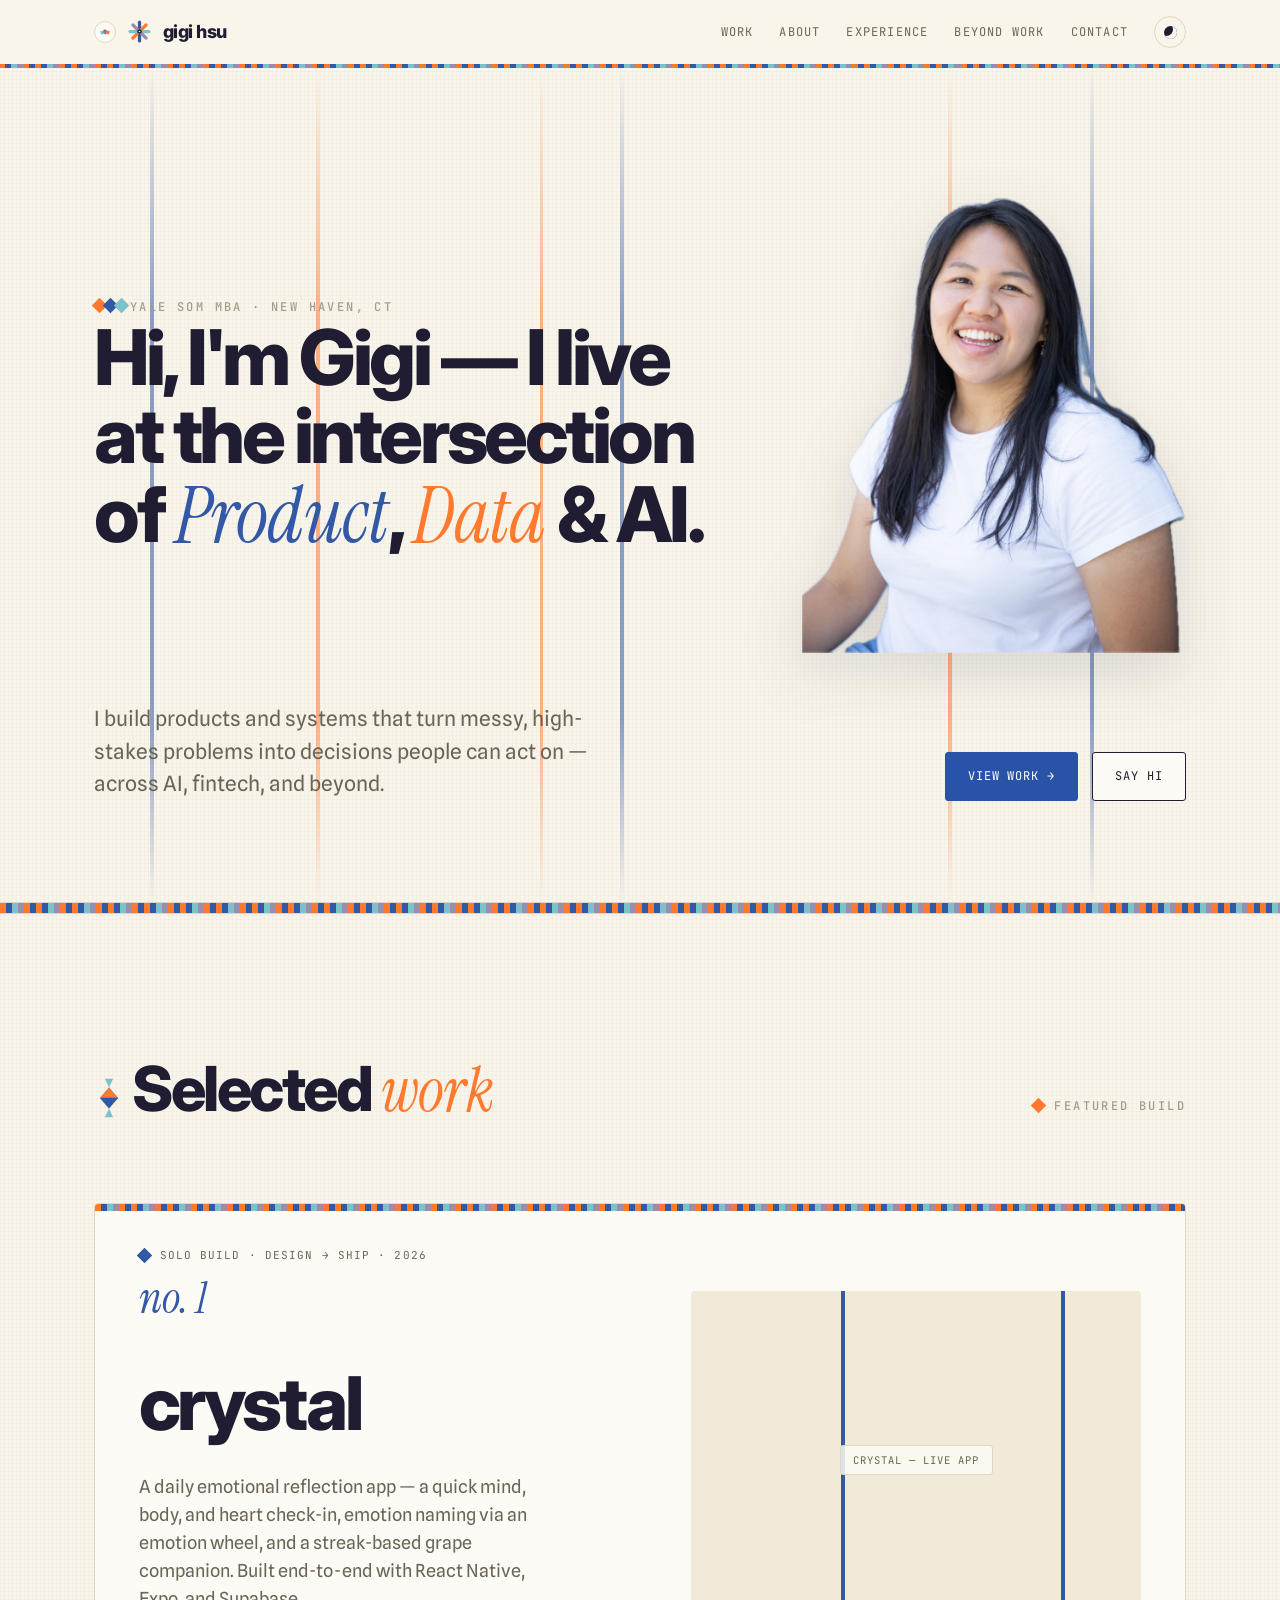
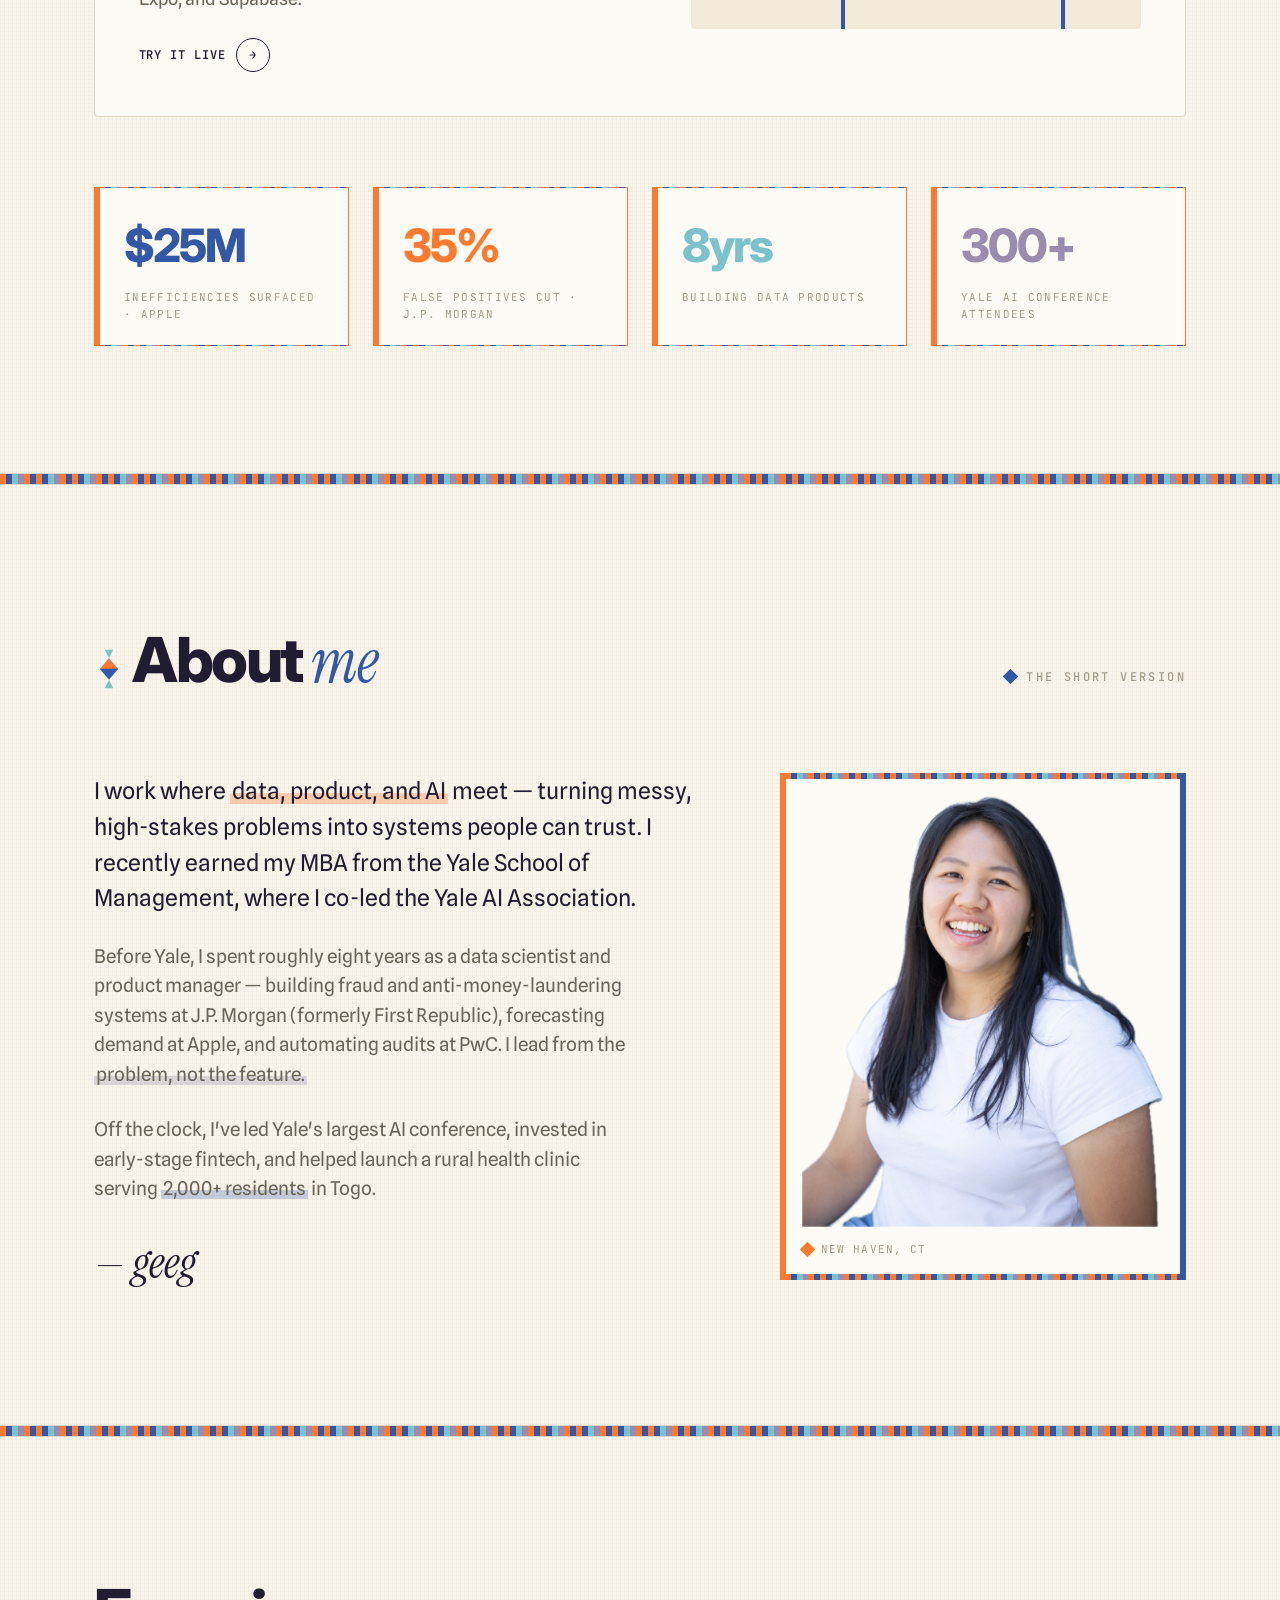
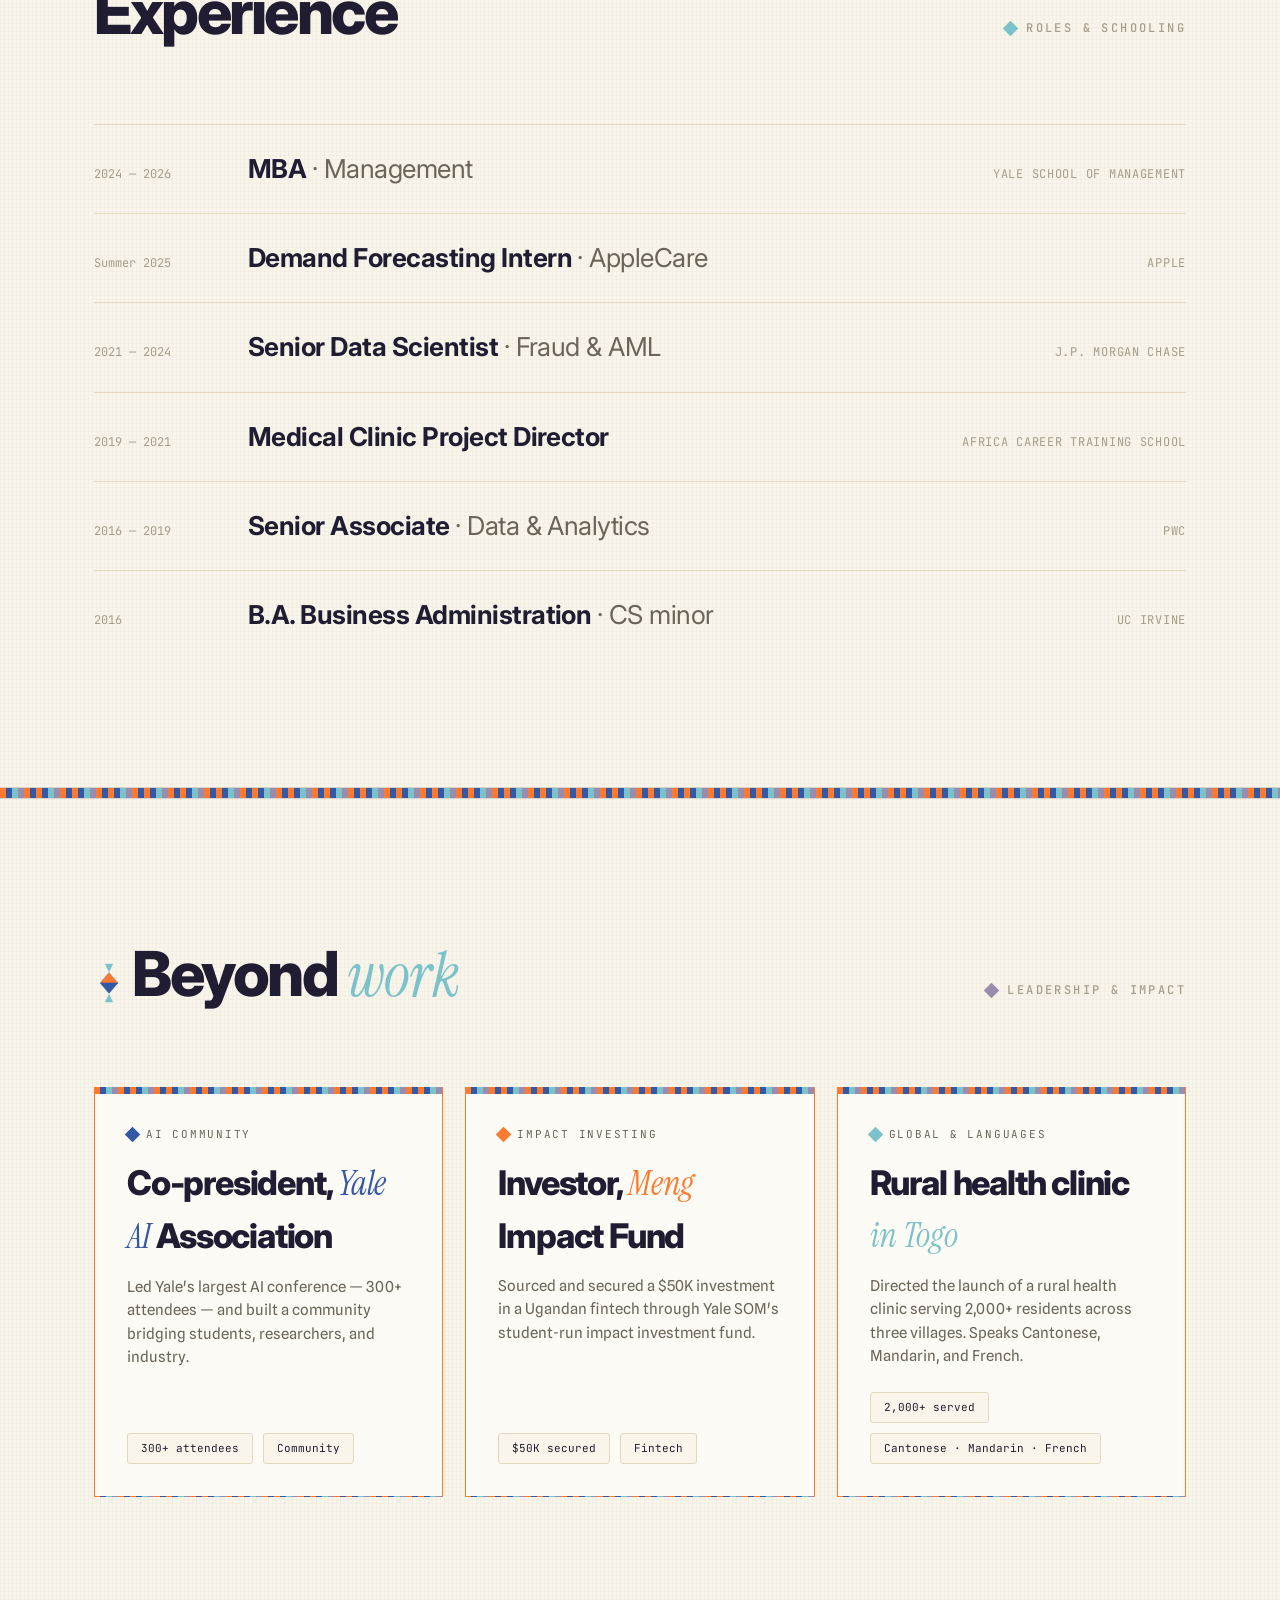
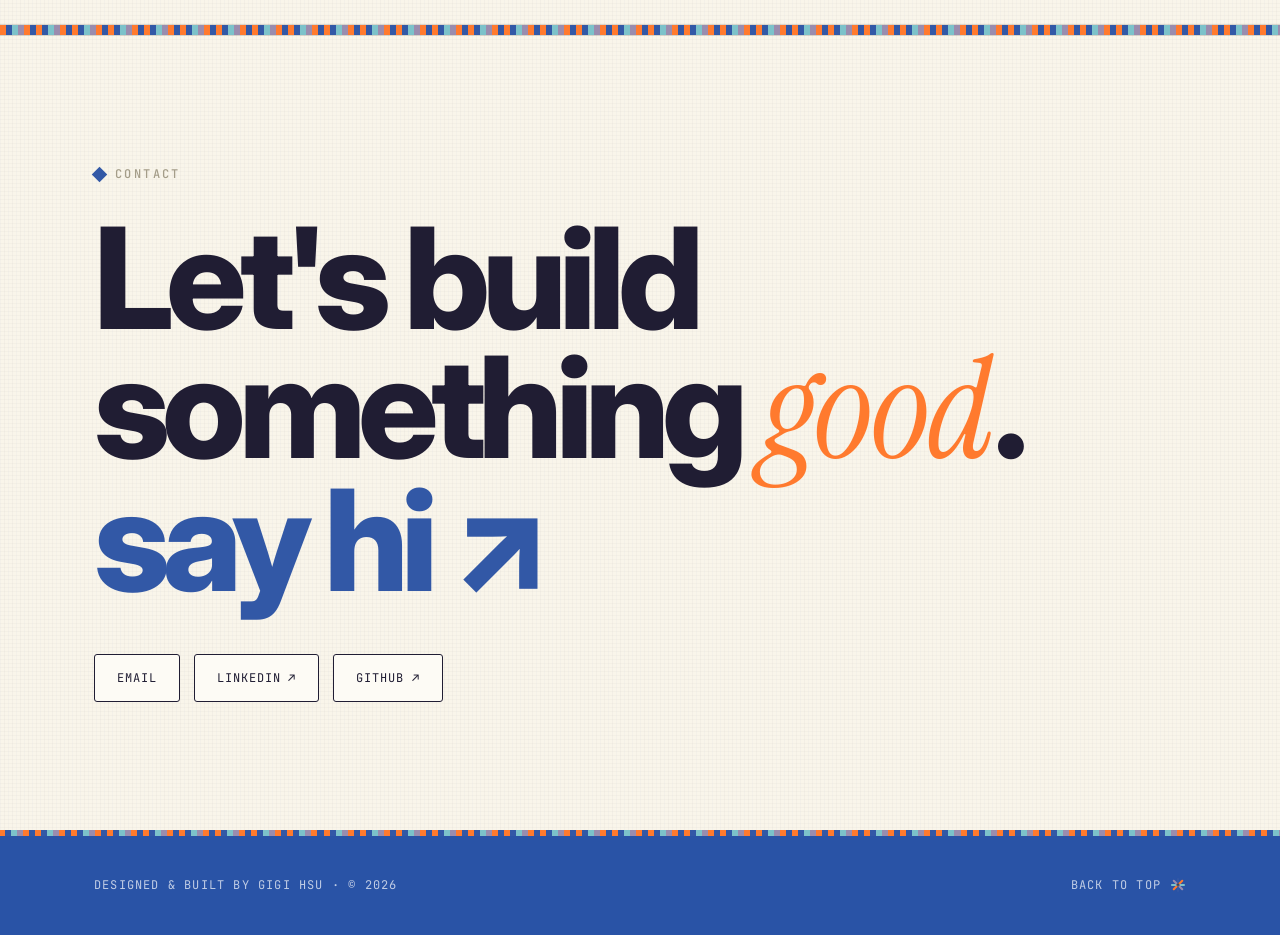
==== index.html @ de04b64f "Add files via upload" ====
<!DOCTYPE html>
<html lang="en" data-theme="light">
<head>
<meta charset="UTF-8">
<meta name="viewport" content="width=device-width, initial-scale=1.0">
<title>Gigi Hsu — Product, Data & AI</title>
<meta name="description" content="Gigi Hsu — product, data, and AI. Yale SOM MBA. Previously J.P. Morgan, Apple, PwC.">
<style>
@import url('https://fonts.googleapis.com/css2?family=Inter:wght@400;500;600;700;800;900&family=Spline+Sans:wght@400;500;600;700&family=Instrument+Serif:ital@0;1&family=JetBrains+Mono:wght@400;500;600&display=swap');

:root {
  --ivory:     #f9f5ea;
  --ivory-2:   #f2ead8;
  --surface:   #fdfbf5;
  --ink:       #201d33;
  --ink-2:     #6b6558;
  --ink-3:     #a49d89;
  --hair:      #e2d8c0;

  --indigo:    #2953A6;
  --indigo-2:  #2953A6;
  --blue:      #3258A6;
  --orange:    #ff7a2e;
  --teal:      #7CC2CA;
  --lilac:     #9A8CAE;

  --accent:    var(--orange);
  --accent-ink:#e0631c;

  /* kente-style woven border band (softer palette) */
  --kente-band:
    repeating-linear-gradient(90deg,
      var(--orange) 0 6px, var(--blue) 6px 12px, var(--teal) 12px 18px,
      var(--lilac) 18px 24px, var(--orange) 24px 30px, var(--blue) 30px 36px);

  /* woven cloth texture (subtle warp/weft crosshatch) */
  --weave:
    repeating-linear-gradient(90deg, rgba(32,29,51,0.028) 0 1px, transparent 1px 4px),
    repeating-linear-gradient(0deg, rgba(32,29,51,0.022) 0 1px, transparent 1px 4px),
    repeating-linear-gradient(90deg, rgba(255,255,255,0.20) 0 1px, transparent 1px 8px);

  --display: 'Inter', sans-serif;
  --serif:   'Instrument Serif', Georgia, serif;
  --sans:    'Spline Sans', system-ui, sans-serif;
  --mono:    'JetBrains Mono', ui-monospace, monospace;

  --maxw: 1220px;
  --gut: clamp(22px, 5vw, 72px);

  --ribbon:
    repeating-linear-gradient(90deg, transparent 0 316px, var(--orange) 316px 320px, transparent 320px 632px),
    repeating-linear-gradient(90deg, transparent 0 150px, var(--blue) 150px 154px, transparent 154px 470px),
    repeating-linear-gradient(90deg, transparent 0 540px, var(--orange) 540px 543px, transparent 543px 880px);
}

html[data-theme="dark"] {
  --ivory:   #171522;
  --ivory-2: #1d1a2b;
  --surface: #1e1b2c;
  --ink:     #f0ecdf;
  --ink-2:   #a49d89;
  --ink-3:   #726c5e;
  --hair:    #2c2840;
  --accent-ink: #ff9a5c;
}

* { box-sizing: border-box; }
html { scroll-behavior: smooth; }
@media (prefers-reduced-motion: reduce) { html { scroll-behavior: auto; } }

body {
  margin: 0; font-family: var(--sans); color: var(--ink);
  background-color: var(--ivory);
  background-image: var(--weave);
  background-size: 4px 4px, 4px 4px, 8px 8px;
  line-height: 1.55; -webkit-font-smoothing: antialiased; text-rendering: optimizeLegibility;
  transition: background-color 0.5s ease, color 0.5s ease;
}
::selection { background: var(--orange); color: #fff; }
a { color: inherit; }
.wrap { max-width: var(--maxw); margin: 0 auto; padding: 0 var(--gut); }

.diamond { display: inline-block; width: 11px; height: 11px; transform: rotate(45deg); flex: none; }
.diamond.tl { background: var(--teal); }
.diamond.or { background: var(--orange); }
.diamond.li { background: var(--lilac); }
.diamond.bl { background: var(--blue); }

h1, h2, h3 { margin: 0; }
.serif-it { font-family: var(--serif); font-style: italic; font-weight: 400; letter-spacing: -0.01em; }
.kick { font-family: var(--mono); font-size: 12px; font-weight: 500; letter-spacing: 0.2em; text-transform: uppercase; color: var(--ink-3); margin: 0; display: inline-flex; align-items: center; gap: 10px; }

.reveal { opacity: 0; transform: translateY(24px); transition: opacity 0.7s ease, transform 0.7s cubic-bezier(.2,.7,.2,1); }
.reveal.in { opacity: 1; transform: none; }
.reveal[data-d="1"] { transition-delay: 0.08s; }
.reveal[data-d="2"] { transition-delay: 0.16s; }
.reveal[data-d="3"] { transition-delay: 0.24s; }
@media (prefers-reduced-motion: reduce) { .reveal { opacity: 1; transform: none; } }

/* ---------- nav ---------- */
.nav { position: sticky; top: 0; z-index: 60; background: var(--ivory); border-bottom: 4px solid; border-image: var(--kente-band) 1; }
.nav-in { display: flex; align-items: center; justify-content: space-between; height: 64px; }
.brand { display: flex; align-items: center; gap: 11px; text-decoration: none; font-family: var(--display); font-weight: 800; letter-spacing: -0.03em; font-size: 18px; color: var(--ink); }
.brand .spark { width: 25px; height: 25px; cursor: pointer; }
.brand .badge { width: 22px; height: 22px; flex: none; background: var(--surface); border-radius: 50%; padding: 3px; border: 1px solid var(--hair); }
#spark-spin { transition: transform 1.4s cubic-bezier(.2,.8,.2,1); transform-origin: 50% 50%; }
#spark-spin.spin { transform: rotate(225deg); }
.nav-links { display: flex; align-items: center; gap: 26px; }
.nav-links a { font-family: var(--mono); font-size: 12px; letter-spacing: 0.1em; text-transform: uppercase; color: var(--ink-2); text-decoration: none; }
.nav-links a:hover { color: var(--ink); }
.theme-btn { width: 32px; height: 32px; border-radius: 50%; border: 1.5px solid var(--hair); background: transparent; cursor: pointer; flex: none; display: inline-flex; align-items: center; justify-content: center; }
.theme-btn .moon { width: 13px; height: 13px; border-radius: 50%; background: var(--ink); box-shadow: inset -4px -3px 0 0 var(--ivory); }
html[data-theme="dark"] .theme-btn .moon { box-shadow: none; transform: scale(0.75); }
@media (max-width: 720px) { .nav-links a { display: none; } }

/* ---------- hero ---------- */
.hero { position: relative; padding: clamp(70px, 10vw, 140px) 0 clamp(60px, 8vw, 110px); overflow: hidden; }
.hero::before {
  content: ""; position: absolute; inset: 0; background-image: var(--ribbon); opacity: 0.55;
  -webkit-mask-image: linear-gradient(180deg, transparent, #000 30%, #000 78%, transparent);
  mask-image: linear-gradient(180deg, transparent, #000 30%, #000 78%, transparent);
}
.hero .wrap { position: relative; z-index: 2; }
.hero-top { display: grid; grid-template-columns: 1fr auto; gap: clamp(28px, 5vw, 70px); align-items: center; }
.hero-photo {
  width: clamp(220px, 30vw, 420px); flex: none; position: relative;
}
.hero-photo img { width: 100%; height: auto; display: block; filter: drop-shadow(0 18px 30px rgba(32,29,51,0.14)); }
.hero h1 { font-family: var(--display); font-weight: 800; font-size: clamp(38px, 6vw, 82px); line-height: 1.02; letter-spacing: -0.045em; max-width: 17ch; text-wrap: balance; }
.hero h1 .c1 { color: var(--blue); }
.hero h1 .c2 { color: var(--orange); }
.hero .intro { display: flex; justify-content: space-between; align-items: flex-end; gap: 30px; margin-top: clamp(30px, 4vw, 50px); flex-wrap: wrap; }
.hero .lead { font-size: clamp(17px, 2vw, 21px); color: var(--ink-2); max-width: 44ch; margin: 0; }
.hero-cta { display: flex; gap: 14px; flex-wrap: wrap; }
@media (max-width: 680px) { .hero-top { grid-template-columns: 1fr; } .hero-photo { width: clamp(200px, 62vw, 300px); order: -1; } }

.btn { font-family: var(--mono); font-size: 12px; letter-spacing: 0.08em; text-transform: uppercase; padding: 14px 22px; border-radius: 3px; text-decoration: none; cursor: pointer; border: 1.5px solid var(--ink); background: var(--surface); color: var(--ink); display: inline-flex; align-items: center; gap: 9px; transition: all 0.2s; }
.btn:hover { background: var(--orange); color: #fff; border-color: var(--orange); }
.btn.solid { background: var(--indigo); color: #fff; border-color: var(--indigo); }
.btn.solid:hover { background: var(--orange); border-color: var(--orange); }

.seam { height: 10px; background-image: var(--kente-band); background-size: 216px 100%; box-shadow: 0 1px 0 rgba(0,0,0,0.12), 0 -1px 0 rgba(0,0,0,0.12); }

section { padding: clamp(64px, 10vw, 140px) 0; }
.sec-head { display: flex; align-items: baseline; gap: 22px; margin-bottom: clamp(36px, 5vw, 64px); flex-wrap: wrap; }
.sec-head h2 { font-family: var(--display); font-weight: 800; font-size: clamp(34px, 5.6vw, 62px); letter-spacing: -0.04em; }
.sec-head .kick { margin-left: auto; }

.work-list { display: flex; flex-direction: column; gap: clamp(20px, 3vw, 30px); }
.proj {
  display: grid; grid-template-columns: 1fr 0.9fr; gap: clamp(20px, 4vw, 60px); align-items: center;
  text-decoration: none; color: inherit; position: relative;
  border: 1px solid var(--hair); border-radius: 4px; padding: clamp(28px, 3.4vw, 48px);
  background-color: var(--surface);
  overflow: hidden;
  transition: transform 0.35s cubic-bezier(.2,.7,.2,1), box-shadow 0.35s;
}
.proj:hover { transform: translateY(-4px); box-shadow: 0 20px 50px -24px rgba(32,29,51,0.35); }
.proj::before { content: ""; position: absolute; left: 0; top: 0; right: 0; height: 7px; background-image: var(--kente-band); background-size: 168px 100%; }
.proj .num { font-family: var(--serif); font-style: italic; font-size: clamp(30px, 4vw, 44px); color: var(--accent); }
.proj-meta { display: flex; gap: 10px; align-items: center; font-family: var(--mono); font-size: 11px; letter-spacing: 0.1em; text-transform: uppercase; color: var(--ink-2); }
.proj h3 { font-family: var(--display); font-weight: 800; font-size: clamp(38px, 6vw, 74px); letter-spacing: -0.045em; margin: 14px 0 12px; }
.proj p { color: var(--ink-2); font-size: clamp(15px, 1.8vw, 18px); max-width: 36ch; margin: 0; }
.proj .go { margin-top: 26px; display: inline-flex; align-items: center; gap: 10px; font-family: var(--mono); font-size: 12px; letter-spacing: 0.08em; text-transform: uppercase; font-weight: 600; }
.proj .go .circ { width: 34px; height: 34px; border-radius: 50%; border: 1.5px solid var(--ink); display: inline-flex; align-items: center; justify-content: center; transition: transform 0.25s, background 0.2s, color 0.2s; }
.proj:hover .go .circ { transform: translateX(5px); background: var(--accent); color: #fff; border-color: var(--accent); }
.proj-thumb { aspect-ratio: 4 / 3; border-radius: 4px; overflow: hidden; background: var(--surface); position: relative; }
@media (max-width: 780px) { .proj { grid-template-columns: 1fr; } .proj-thumb { order: -1; } }

.ph { position: relative; width: 100%; height: 100%; background-image: var(--ribbon); background-color: var(--ivory-2); background-size: 220px 100%; display: flex; align-items: center; justify-content: center; }
.ph .tag { font-family: var(--mono); font-size: 10.5px; letter-spacing: 0.1em; text-transform: uppercase; color: var(--ink-2); background: color-mix(in srgb, var(--surface) 85%, transparent); padding: 6px 12px; border-radius: 3px; border: 1px solid var(--hair); }

.stats { display: flex; flex-wrap: wrap; gap: clamp(14px, 2vw, 24px); }
.stat { flex: 1 1 180px; border: 1px solid var(--hair); border-radius: 4px; padding: 22px 24px; background-color: var(--surface); border-left: 6px solid; border-image: var(--kente-band) 1; }
.stat .n { font-family: var(--display); font-weight: 800; font-size: clamp(30px, 4vw, 46px); letter-spacing: -0.04em; color: var(--stat-c, var(--ink)); }
.stat .l { font-family: var(--mono); font-size: 11px; letter-spacing: 0.12em; text-transform: uppercase; color: var(--ink-3); margin-top: 8px; }

.about-grid { display: grid; grid-template-columns: 1.2fr 0.8fr; gap: clamp(34px, 6vw, 90px); align-items: start; }
.portrait-frame { position: sticky; top: 100px; border: 6px solid; border-image: var(--kente-band) 1; border-radius: 4px; padding: 16px; background-color: var(--surface); }
.portrait-frame .pframe { border-radius: 2px; }
.portrait-frame .pframe img { width: 100%; height: auto; display: block; }
.portrait-frame .pcap { display: flex; align-items: center; gap: 8px; font-family: var(--mono); font-size: 11px; letter-spacing: 0.1em; text-transform: uppercase; color: var(--ink-3); margin-top: 14px; }
.about-body p { font-size: clamp(18px, 2.2vw, 23px); line-height: 1.55; margin: 0 0 26px; max-width: 50ch; }
.about-body p.muted { color: var(--ink-2); font-size: clamp(16px, 1.9vw, 19px); }
.hl { background: linear-gradient(transparent 58%, color-mix(in srgb, var(--orange) 32%, transparent) 58%); padding: 0 2px; }
.hl.b { background: linear-gradient(transparent 58%, color-mix(in srgb, var(--blue) 26%, transparent) 58%); }
.hl.p { background: linear-gradient(transparent 58%, color-mix(in srgb, var(--lilac) 30%, transparent) 58%); }
.about-body .sig { font-family: var(--serif); font-style: italic; font-size: clamp(30px, 4vw, 44px); margin-top: 8px; }
@media (max-width: 820px) { .about-grid { grid-template-columns: 1fr; } .portrait-frame { position: static; max-width: 300px; } }

.xp-row { display: grid; grid-template-columns: 130px 1fr auto; gap: 24px; padding: 24px 0; border-top: 1px solid var(--hair); align-items: baseline; }
.xp-row:hover { border-top-color: var(--orange); }
.xp-row:hover .role { color: var(--accent-ink); font-style: italic; font-family: var(--serif); font-weight: 400; font-size: clamp(21px, 2.6vw, 29px); }
.xp-row .yr { font-family: var(--mono); font-size: 12px; color: var(--ink-3); }
.xp-row .role { font-family: var(--display); font-size: clamp(19px, 2.4vw, 26px); font-weight: 700; letter-spacing: -0.02em; }
.xp-row .role span { color: var(--ink-2); font-weight: 400; }
.xp-row .place { font-family: var(--mono); font-size: 12px; text-transform: uppercase; letter-spacing: 0.06em; color: var(--ink-3); text-align: right; }
@media (max-width: 680px) { .xp-row { grid-template-columns: 1fr; gap: 6px; } .xp-row .place { text-align: left; } }

.triptych { display: grid; grid-template-columns: repeat(3, 1fr); gap: 22px; }
.otc { border: 1px solid var(--hair); border-top: 7px solid; border-image: var(--kente-band) 1; border-radius: 4px; padding: clamp(24px, 2.8vw, 32px); display: flex; flex-direction: column; min-height: 300px; background-color: var(--surface); }
.otc .otc-kick { font-family: var(--mono); font-size: 11px; letter-spacing: 0.16em; text-transform: uppercase; color: var(--ink-2); display: flex; align-items: center; gap: 8px; }
.otc h3 { font-family: var(--display); font-weight: 800; font-size: clamp(24px, 3vw, 34px); letter-spacing: -0.035em; margin: 14px 0 12px; }
.otc h3 .serif-it { color: var(--accent); }
.otc p { color: var(--ink-2); font-size: 15px; margin: 0; }
.otc .otc-foot { margin-top: auto; padding-top: 24px; display: flex; align-items: center; flex-wrap: wrap; gap: 10px; }
.tag-pill { font-family: var(--mono); font-size: 11px; padding: 6px 13px; border-radius: 3px; border: 1px solid var(--hair); background: var(--ivory); }
@media (max-width: 820px) { .triptych { grid-template-columns: 1fr; } .otc { min-height: 0; } }

.contact h2 { font-family: var(--display); font-weight: 800; font-size: clamp(48px, 11vw, 150px); letter-spacing: -0.055em; line-height: 0.92; }
.contact h2 .serif-it { color: var(--orange); }
.contact h2 a { color: var(--blue); text-decoration: none; }
.contact h2 a:hover { color: var(--orange); }
.contact-links { display: flex; flex-wrap: wrap; gap: 14px; margin-top: 48px; }

.foot { background: var(--indigo); color: rgba(255,255,255,0.7); padding: 40px 0; border-top: 6px solid; border-image: var(--kente-band) 1; }
.foot-in { display: flex; justify-content: space-between; align-items: center; flex-wrap: wrap; gap: 16px; font-family: var(--mono); font-size: 12px; letter-spacing: 0.1em; text-transform: uppercase; }
.foot-in .top { display: inline-flex; align-items: center; gap: 9px; text-decoration: none; color: rgba(255,255,255,0.7); }
</style>
</head>
<body>

<svg width="0" height="0" style="position:absolute" aria-hidden="true">
  <symbol id="spark" viewBox="0 0 100 100">
    <rect x="43.5" y="6" width="13" height="88" rx="6.5" fill="#3258A6" transform="rotate(0 50 50)"></rect>
    <rect x="43.5" y="6" width="13" height="88" rx="6.5" fill="#ff7a2e" transform="rotate(45 50 50)"></rect>
    <rect x="43.5" y="6" width="13" height="88" rx="6.5" fill="#7CC2CA" transform="rotate(90 50 50)"></rect>
    <rect x="43.5" y="6" width="13" height="88" rx="6.5" fill="#9A8CAE" transform="rotate(135 50 50)"></rect>
    <circle cx="50" cy="50" r="9" fill="#201d33"></circle>
    <circle cx="50" cy="50" r="3.2" fill="#fff"></circle>
  </symbol>
  <symbol id="badge" viewBox="0 0 100 100">
    <rect x="18" y="38" width="46" height="24" rx="3" fill="#7CC2CA" transform="rotate(-18 41 50)"></rect>
    <rect x="36" y="38" width="46" height="24" rx="3" fill="#ff7a2e" transform="rotate(18 59 50)"></rect>
    <path d="M50 30 L60 50 L50 70 L40 50 Z" fill="#3258A6" opacity="0.9"></path>
    <circle cx="50" cy="50" r="4" fill="#f9f5ea"></circle>
  </symbol>
  <symbol id="motif" viewBox="0 0 100 140">
    <polygon points="36,6 64,6 50,34" fill="#7CC2CA"></polygon>
    <polygon points="36,134 64,134 50,106" fill="#7CC2CA"></polygon>
    <polygon points="50,35 20,70 80,70" fill="#ff7a2e" stroke="#3258A6" stroke-width="2.5" stroke-dasharray="1.5 3" stroke-linejoin="round"></polygon>
    <polygon points="50,35 20,70 80,70" fill="none" stroke="#3258A6" stroke-width="1" stroke-dasharray="1.5 3" stroke-linejoin="round" transform="scale(0.9) translate(5.5,7.7)"></polygon>
    <polygon points="50,105 20,70 80,70" fill="#3258A6" stroke="#3258A6" stroke-width="2.5" stroke-dasharray="1.5 3" stroke-linejoin="round"></polygon>
    <polygon points="50,105 20,70 80,70" fill="none" stroke="#3258A6" stroke-width="1" stroke-dasharray="1.5 3" stroke-linejoin="round" transform="scale(0.9) translate(5.5,7.7)"></polygon>
  </symbol>
</svg>

<header class="nav">
  <div class="wrap nav-in">
    <a class="brand" href="#top" title="psst — click the spark">
      <svg class="badge" viewBox="0 0 100 100"><use href="#badge"></use></svg>
      <svg class="spark" viewBox="0 0 100 100" data-play>
        <g id="spark-spin">
          <rect x="43.5" y="6" width="13" height="88" rx="6.5" fill="#3258A6" transform="rotate(0 50 50)"></rect>
          <rect x="43.5" y="6" width="13" height="88" rx="6.5" fill="#ff7a2e" transform="rotate(45 50 50)"></rect>
          <rect x="43.5" y="6" width="13" height="88" rx="6.5" fill="#7CC2CA" transform="rotate(90 50 50)"></rect>
          <rect x="43.5" y="6" width="13" height="88" rx="6.5" fill="#9A8CAE" transform="rotate(135 50 50)"></rect>
          <circle cx="50" cy="50" r="9" fill="#201d33"></circle>
          <circle cx="50" cy="50" r="3.2" fill="#fff"></circle>
        </g>
      </svg>
      gigi hsu
    </a>
    <nav class="nav-links">
      <a href="#work">Work</a>
      <a href="#about">About</a>
      <a href="#experience">Experience</a>
      <a href="#beyond">Beyond work</a>
      <a href="#contact">Contact</a>
      <button class="theme-btn" data-theme-toggle aria-label="Toggle dark mode"><span class="moon"></span></button>
    </nav>
  </div>
</header>

<main id="top">

<section class="hero" data-screen-label="Hero">
  <div class="wrap">
    <div class="hero-top">
      <div>
        <div class="hero-tag reveal">
          <span class="diamond or"></span><span class="diamond bl"></span><span class="diamond tl"></span>
          <span class="kick">Yale SOM MBA · New Haven, CT</span>
        </div>
        <h1 class="reveal" data-d="1">Hi, I'm Gigi — I live at the intersection of <span class="c1 serif-it">Product</span>, <span class="c2 serif-it">Data</span> &amp; AI.</h1>
      </div>
      <div class="hero-photo reveal" data-d="1"><img src="portrait.png" alt="Portrait of Gigi Hsu" /></div>
    </div>
    <div class="intro">
      <p class="lead reveal" data-d="2">I build products and systems that turn messy, high-stakes problems into decisions people can act on — across AI, fintech, and beyond.</p>
      <div class="hero-cta reveal" data-d="3">
        <a class="btn solid" href="#work">View work →</a>
        <a class="btn" href="#contact">Say hi</a>
      </div>
    </div>
  </div>
</section>

<div class="seam"></div>

<section id="work" data-screen-label="Work">
  <div class="wrap">
    <div class="sec-head reveal">
      <h2><svg class="motif" viewBox="0 0 100 140" style="width:30px;vertical-align:-8px;margin-right:8px"><use href="#motif"></use></svg>Selected <span class="serif-it" style="color:var(--orange)">work</span></h2>
      <p class="kick"><span class="diamond or"></span>Featured build</p>
    </div>

    <div class="work-list">
      <a class="proj reveal" href="https://krystal-one.vercel.app" target="_blank" rel="noopener" style="--accent:#3258A6;--accent-ink:#22459c">
        <div class="proj-body">
          <div class="proj-meta"><span class="diamond bl"></span>Solo build · design → ship · 2026</div>
          <div class="num">no. 1</div>
          <h3>crystal</h3>
          <p>A daily emotional reflection app — a quick mind, body, and heart check-in, emotion naming via an emotion wheel, and a streak-based grape companion. Built end-to-end with React Native, Expo, and Supabase.</p>
          <span class="go">Try it live <span class="circ">→</span></span>
        </div>
        <div class="proj-thumb"><div class="ph"><span class="tag">crystal — live app</span></div></div>
      </a>
    </div>

    <div class="stats reveal" style="margin-top:clamp(44px,6vw,70px)">
      <div class="stat" style="--stat-c:#3258A6"><div class="n">$25M</div><div class="l">Inefficiencies surfaced · Apple</div></div>
      <div class="stat" style="--stat-c:#ff7a2e"><div class="n">35%</div><div class="l">False positives cut · J.P. Morgan</div></div>
      <div class="stat" style="--stat-c:#7CC2CA"><div class="n">8yrs</div><div class="l">Building data products</div></div>
      <div class="stat" style="--stat-c:#9A8CAE"><div class="n">300+</div><div class="l">Yale AI conference attendees</div></div>
    </div>
  </div>
</section>

<div class="seam"></div>

<section id="about" data-screen-label="About">
  <div class="wrap">
    <div class="sec-head reveal">
      <h2><svg class="motif" viewBox="0 0 100 140" style="width:30px;vertical-align:-8px;margin-right:8px"><use href="#motif"></use></svg>About <span class="serif-it" style="color:var(--blue)">me</span></h2>
      <p class="kick"><span class="diamond bl"></span>The short version</p>
    </div>
    <div class="about-grid">
      <div class="about-body">
        <p class="reveal">I work where <span class="hl">data, product, and AI</span> meet — turning messy, high-stakes problems into systems people can trust. I recently earned my MBA from the Yale School of Management, where I co-led the Yale AI Association.</p>
        <p class="muted reveal" data-d="1">Before Yale, I spent roughly eight years as a data scientist and product manager — building fraud and anti-money-laundering systems at J.P. Morgan (formerly First Republic), forecasting demand at Apple, and automating audits at PwC. I lead from the <span class="hl p">problem, not the feature.</span></p>
        <p class="muted reveal" data-d="2">Off the clock, I've led Yale's largest AI conference, invested in early-stage fintech, and helped launch a rural health clinic serving <span class="hl b">2,000+ residents</span> in Togo.</p>
        <div class="sig reveal" data-d="2">— geeg</div>
      </div>
      <div class="portrait-frame reveal">
        <div class="pframe"><img src="portrait.png" alt="Portrait of Gigi Hsu" /></div>
        <div class="pcap"><span class="diamond or"></span>New Haven, CT</div>
      </div>
    </div>
  </div>
</section>

<div class="seam"></div>

<section id="experience" data-screen-label="Experience">
  <div class="wrap">
    <div class="sec-head reveal">
      <h2>Experience</h2>
      <p class="kick"><span class="diamond tl"></span>Roles &amp; schooling</p>
    </div>
    <div class="xp">
      <div class="xp-row reveal"><div class="yr">2024 — 2026</div><div class="role">MBA <span>· Management</span></div><div class="place">Yale School of Management</div></div>
      <div class="xp-row reveal"><div class="yr">Summer 2025</div><div class="role">Demand Forecasting Intern <span>· AppleCare</span></div><div class="place">Apple</div></div>
      <div class="xp-row reveal"><div class="yr">2021 — 2024</div><div class="role">Senior Data Scientist <span>· Fraud &amp; AML</span></div><div class="place">J.P. Morgan Chase</div></div>
      <div class="xp-row reveal"><div class="yr">2019 — 2021</div><div class="role">Medical Clinic Project Director</div><div class="place">Africa Career Training School</div></div>
      <div class="xp-row reveal"><div class="yr">2016 — 2019</div><div class="role">Senior Associate <span>· Data &amp; Analytics</span></div><div class="place">PwC</div></div>
      <div class="xp-row reveal"><div class="yr">2016</div><div class="role">B.A. Business Administration <span>· CS minor</span></div><div class="place">UC Irvine</div></div>
    </div>
  </div>
</section>

<div class="seam"></div>

<section id="beyond" data-screen-label="Beyond work">
  <div class="wrap">
    <div class="sec-head reveal">
      <h2><svg class="motif" viewBox="0 0 100 140" style="width:30px;vertical-align:-8px;margin-right:8px"><use href="#motif"></use></svg>Beyond <span class="serif-it" style="color:var(--teal)">work</span></h2>
      <p class="kick"><span class="diamond li"></span>Leadership &amp; impact</p>
    </div>
    <div class="triptych">
      <div class="otc reveal" style="--accent:#3258A6">
        <div class="otc-kick"><span class="diamond bl"></span>AI community</div>
        <h3>Co-president, <span class="serif-it">Yale AI</span> Association</h3>
        <p>Led Yale's largest AI conference — 300+ attendees — and built a community bridging students, researchers, and industry.</p>
        <div class="otc-foot">
          <span class="tag-pill">300+ attendees</span><span class="tag-pill">Community</span>
        </div>
      </div>

      <div class="otc reveal" data-d="1" style="--accent:#ff7a2e">
        <div class="otc-kick"><span class="diamond or"></span>Impact investing</div>
        <h3>Investor, <span class="serif-it">Meng</span> Impact Fund</h3>
        <p>Sourced and secured a $50K investment in a Ugandan fintech through Yale SOM's student-run impact investment fund.</p>
        <div class="otc-foot">
          <span class="tag-pill">$50K secured</span><span class="tag-pill">Fintech</span>
        </div>
      </div>

      <div class="otc reveal" data-d="2" style="--accent:#7CC2CA">
        <div class="otc-kick"><span class="diamond tl"></span>Global &amp; languages</div>
        <h3>Rural health clinic <span class="serif-it">in Togo</span></h3>
        <p>Directed the launch of a rural health clinic serving 2,000+ residents across three villages. Speaks Cantonese, Mandarin, and French.</p>
        <div class="otc-foot">
          <span class="tag-pill">2,000+ served</span><span class="tag-pill">Cantonese · Mandarin · French</span>
        </div>
      </div>
    </div>
  </div>
</section>

<div class="seam"></div>

<section class="contact" id="contact" data-screen-label="Contact">
  <div class="wrap">
    <p class="kick reveal" style="margin-bottom:30px"><span class="diamond bl"></span>Contact</p>
    <h2 class="reveal">Let's build something <span class="serif-it">good</span>.<br><a href="mailto:gigi.hsu@yale.edu">say hi ↗</a></h2>
    <div class="contact-links reveal" data-d="1">
      <a class="btn" href="mailto:gigi.hsu@yale.edu">Email</a>
      <a class="btn" href="https://www.linkedin.com/in/gigi-hsu/" target="_blank" rel="noopener">LinkedIn ↗</a>
      <a class="btn" href="https://github.com/ggshoo" target="_blank" rel="noopener">GitHub ↗</a>
    </div>
  </div>
</section>

</main>

<footer class="foot">
  <div class="wrap foot-in">
    <span>Designed &amp; built by Gigi Hsu · © <span data-year>2026</span></span>
    <a class="top" href="#top">Back to top <svg class="spark" viewBox="0 0 100 100" style="width:16px;height:16px"><use href="#spark"></use></svg></a>
  </div>
</footer>

<script>
(function () {
  var root = document.documentElement;
  var saved = null;
  try { saved = localStorage.getItem('gigi-theme'); } catch (e) {}
  if (saved) root.setAttribute('data-theme', saved);
  else if (window.matchMedia && window.matchMedia('(prefers-color-scheme: dark)').matches) {
    root.setAttribute('data-theme', 'dark');
  }
  function toggleTheme() {
    var next = root.getAttribute('data-theme') === 'dark' ? 'light' : 'dark';
    root.setAttribute('data-theme', next);
    try { localStorage.setItem('gigi-theme', next); } catch (e) {}
  }
  document.addEventListener('click', function (e) {
    if (e.target.closest('[data-theme-toggle]')) toggleTheme();
  });

  var reduce = window.matchMedia && window.matchMedia('(prefers-reduced-motion: reduce)').matches;
  var reveals = document.querySelectorAll('.reveal');
  if (reduce || !('IntersectionObserver' in window)) {
    reveals.forEach(function (el) { el.classList.add('in'); });
  } else {
    var io = new IntersectionObserver(function (entries) {
      entries.forEach(function (en) {
        if (en.isIntersecting) { en.target.classList.add('in'); io.unobserve(en.target); }
      });
    }, { threshold: 0.12, rootMargin: '0px 0px -8% 0px' });
    reveals.forEach(function (el) { io.observe(el); });
  }

  document.querySelectorAll('[data-year]').forEach(function (el) {
    el.textContent = new Date().getFullYear();
  });

  var AC = window.AudioContext || window.webkitAudioContext;
  var ctx = null, playing = false, timers = [];
  var riff = [
    [587.33, 0.0,  0.16],
    [739.99, 0.16, 0.16],
    [880.00, 0.32, 0.16],
    [1174.66,0.48, 0.20],
    [880.00, 0.70, 0.14],
    [987.77, 0.86, 0.34]
  ];
  function blip(freq, at, dur) {
    var o = ctx.createOscillator();
    var g = ctx.createGain();
    o.type = 'triangle';
    o.frequency.value = freq;
    var t0 = ctx.currentTime + at;
    g.gain.setValueAtTime(0.0001, t0);
    g.gain.exponentialRampToValueAtTime(0.22, t0 + 0.02);
    g.gain.exponentialRampToValueAtTime(0.0001, t0 + dur);
    o.connect(g); g.connect(ctx.destination);
    o.start(t0); o.stop(t0 + dur + 0.05);
  }
  function spin() {
    var s = document.getElementById('spark-spin');
    if (!s) return;
    s.classList.add('spin');
    setTimeout(function () { s.classList.remove('spin'); }, 1500);
  }
  function playRiff() {
    if (!AC) return;
    if (!ctx) ctx = new AC();
    if (ctx.state === 'suspended') ctx.resume();
    if (playing) return;
    playing = true;
    spin();
    riff.forEach(function (n) { blip(n[0], n[1], n[2]); });
    timers.push(setTimeout(function () { playing = false; }, 1300));
  }
  document.addEventListener('click', function (e) {
    if (e.target.closest('[data-play], .brand .spark')) { e.preventDefault(); playRiff(); }
  });
})();
</script>
</body>
</html>
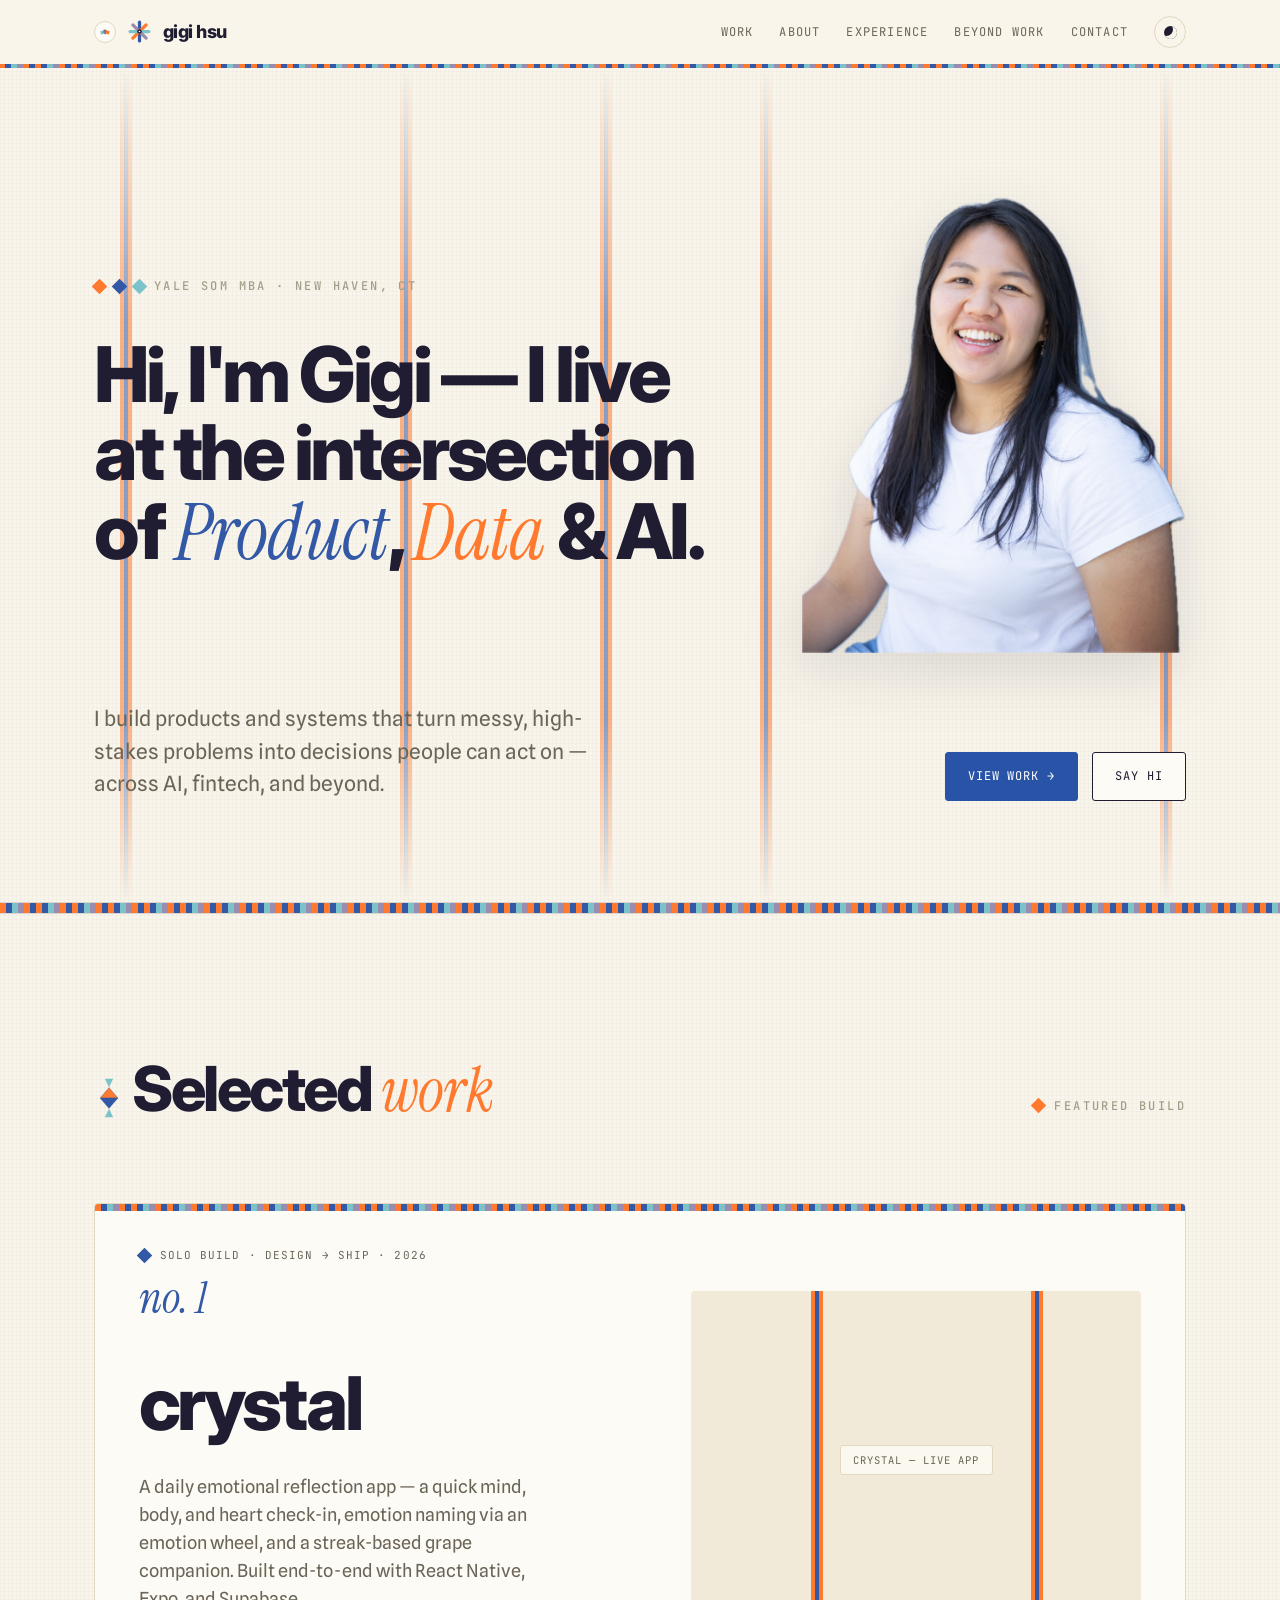
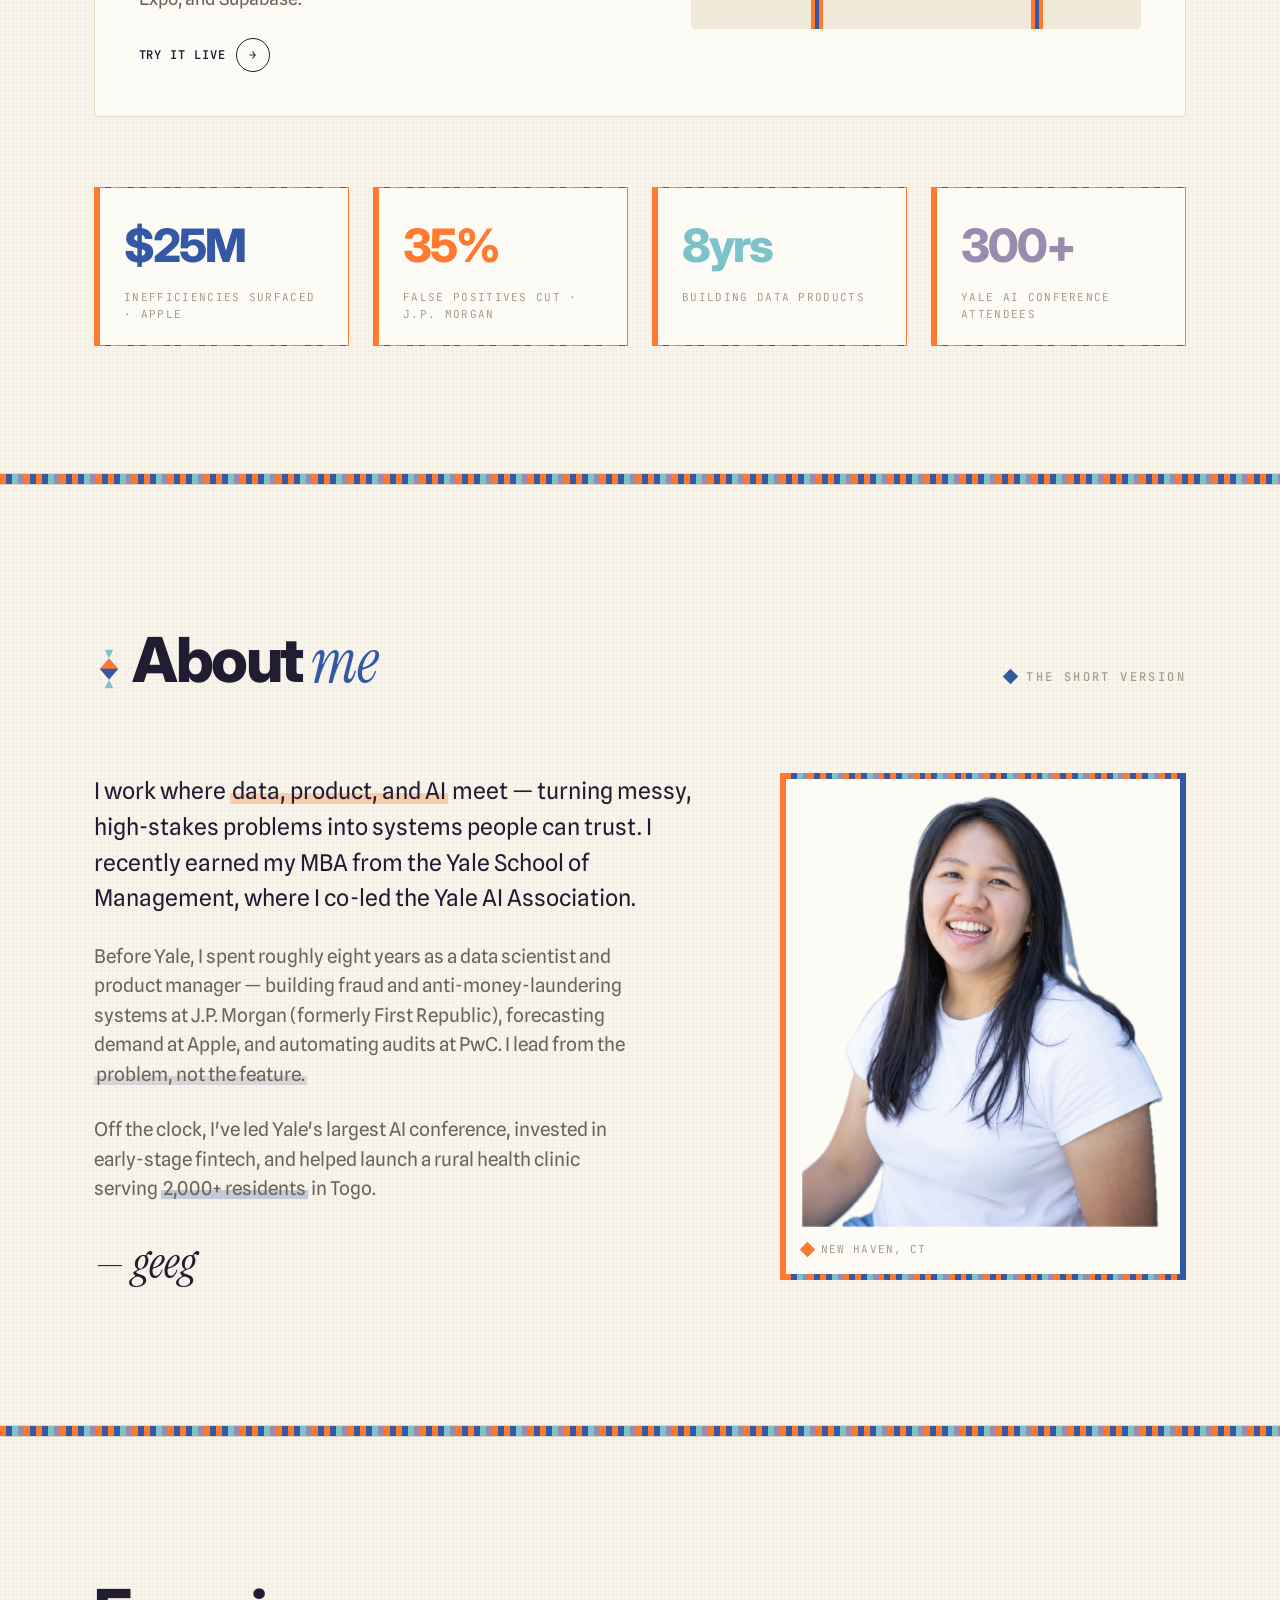
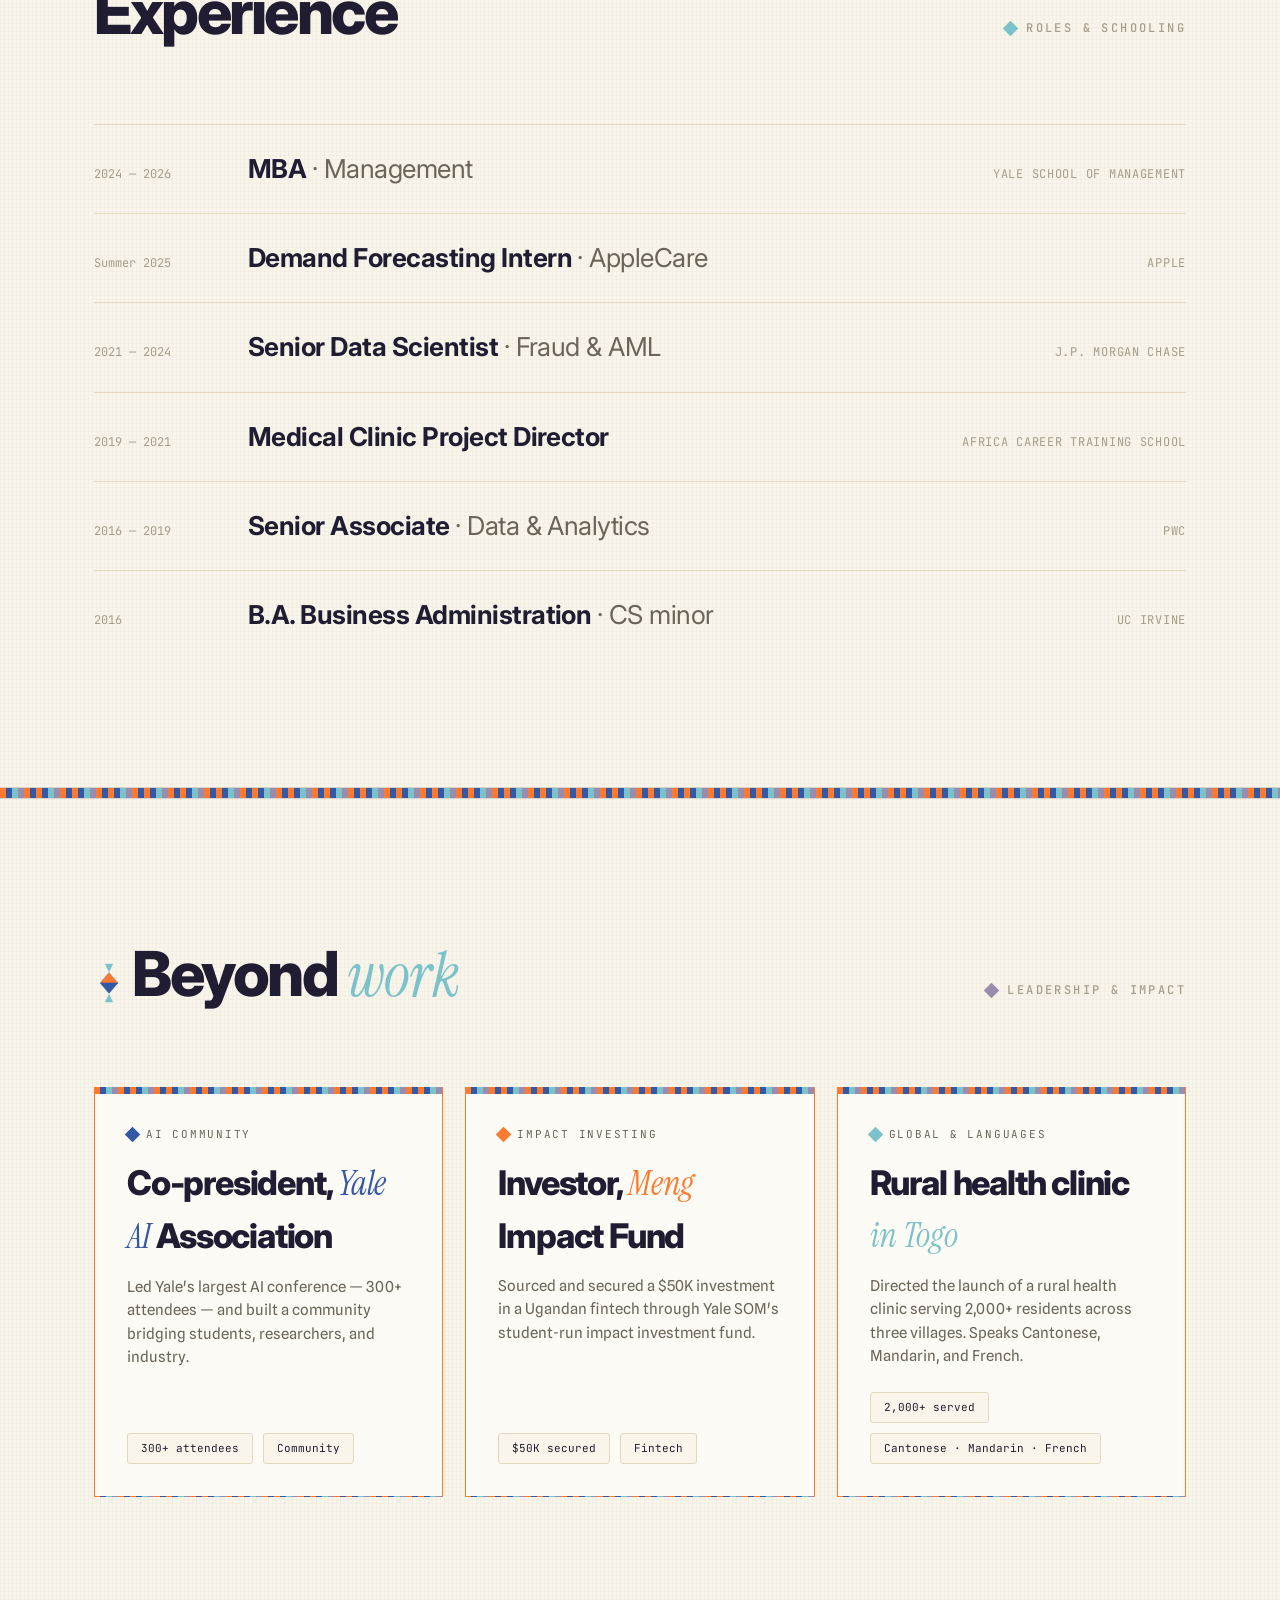
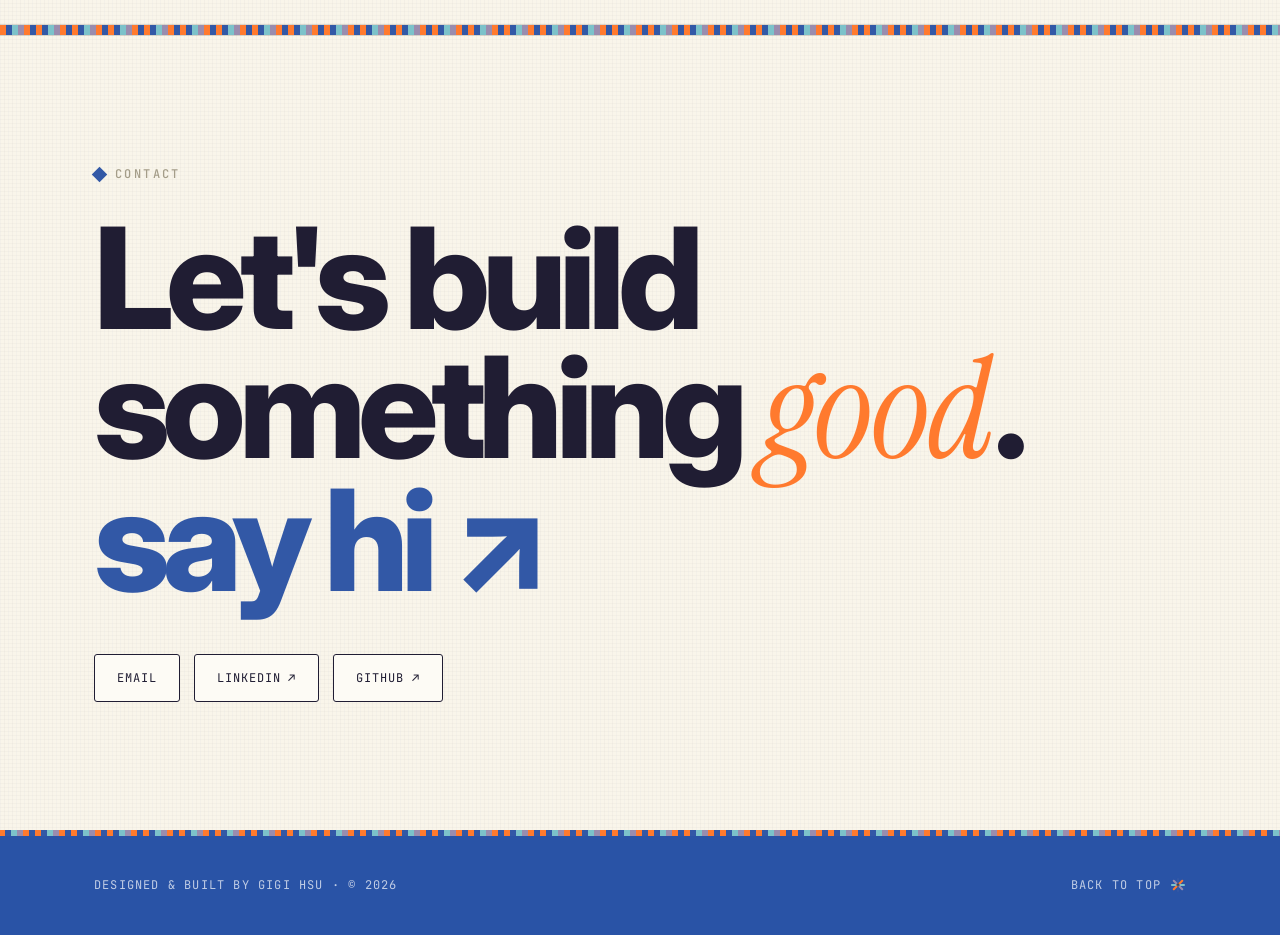
==== commit e61ee094: "Add files via upload" ====
--- a/index.html
+++ b/index.html
@@ -47,10 +47,11 @@
   --maxw: 1220px;
   --gut: clamp(22px, 5vw, 72px);
 
+  /* stripe = orange|blue|orange triad; triads spaced out + irregular via 3 layers */
   --ribbon:
-    repeating-linear-gradient(90deg, transparent 0 316px, var(--orange) 316px 320px, transparent 320px 632px),
-    repeating-linear-gradient(90deg, transparent 0 150px, var(--blue) 150px 154px, transparent 154px 470px),
-    repeating-linear-gradient(90deg, transparent 0 540px, var(--orange) 540px 543px, transparent 543px 880px);
+    repeating-linear-gradient(90deg, transparent 0 120px, var(--orange) 120px 124px, var(--blue) 124px 128px, var(--orange) 128px 132px, transparent 132px 640px),
+    repeating-linear-gradient(90deg, transparent 0 400px, var(--orange) 400px 404px, var(--blue) 404px 408px, var(--orange) 408px 412px, transparent 412px 760px),
+    repeating-linear-gradient(90deg, transparent 0 600px, var(--orange) 600px 604px, var(--blue) 604px 608px, var(--orange) 608px 612px, transparent 612px 900px);
 }
 
 html[data-theme="dark"] {
@@ -121,6 +122,7 @@
   mask-image: linear-gradient(180deg, transparent, #000 30%, #000 78%, transparent);
 }
 .hero .wrap { position: relative; z-index: 2; }
+.hero-tag { display: flex; align-items: center; gap: 9px; margin-bottom: clamp(24px, 3.5vw, 40px); flex-wrap: wrap; }
 .hero-top { display: grid; grid-template-columns: 1fr auto; gap: clamp(28px, 5vw, 70px); align-items: center; }
 .hero-photo {
   width: clamp(220px, 30vw, 420px); flex: none; position: relative;
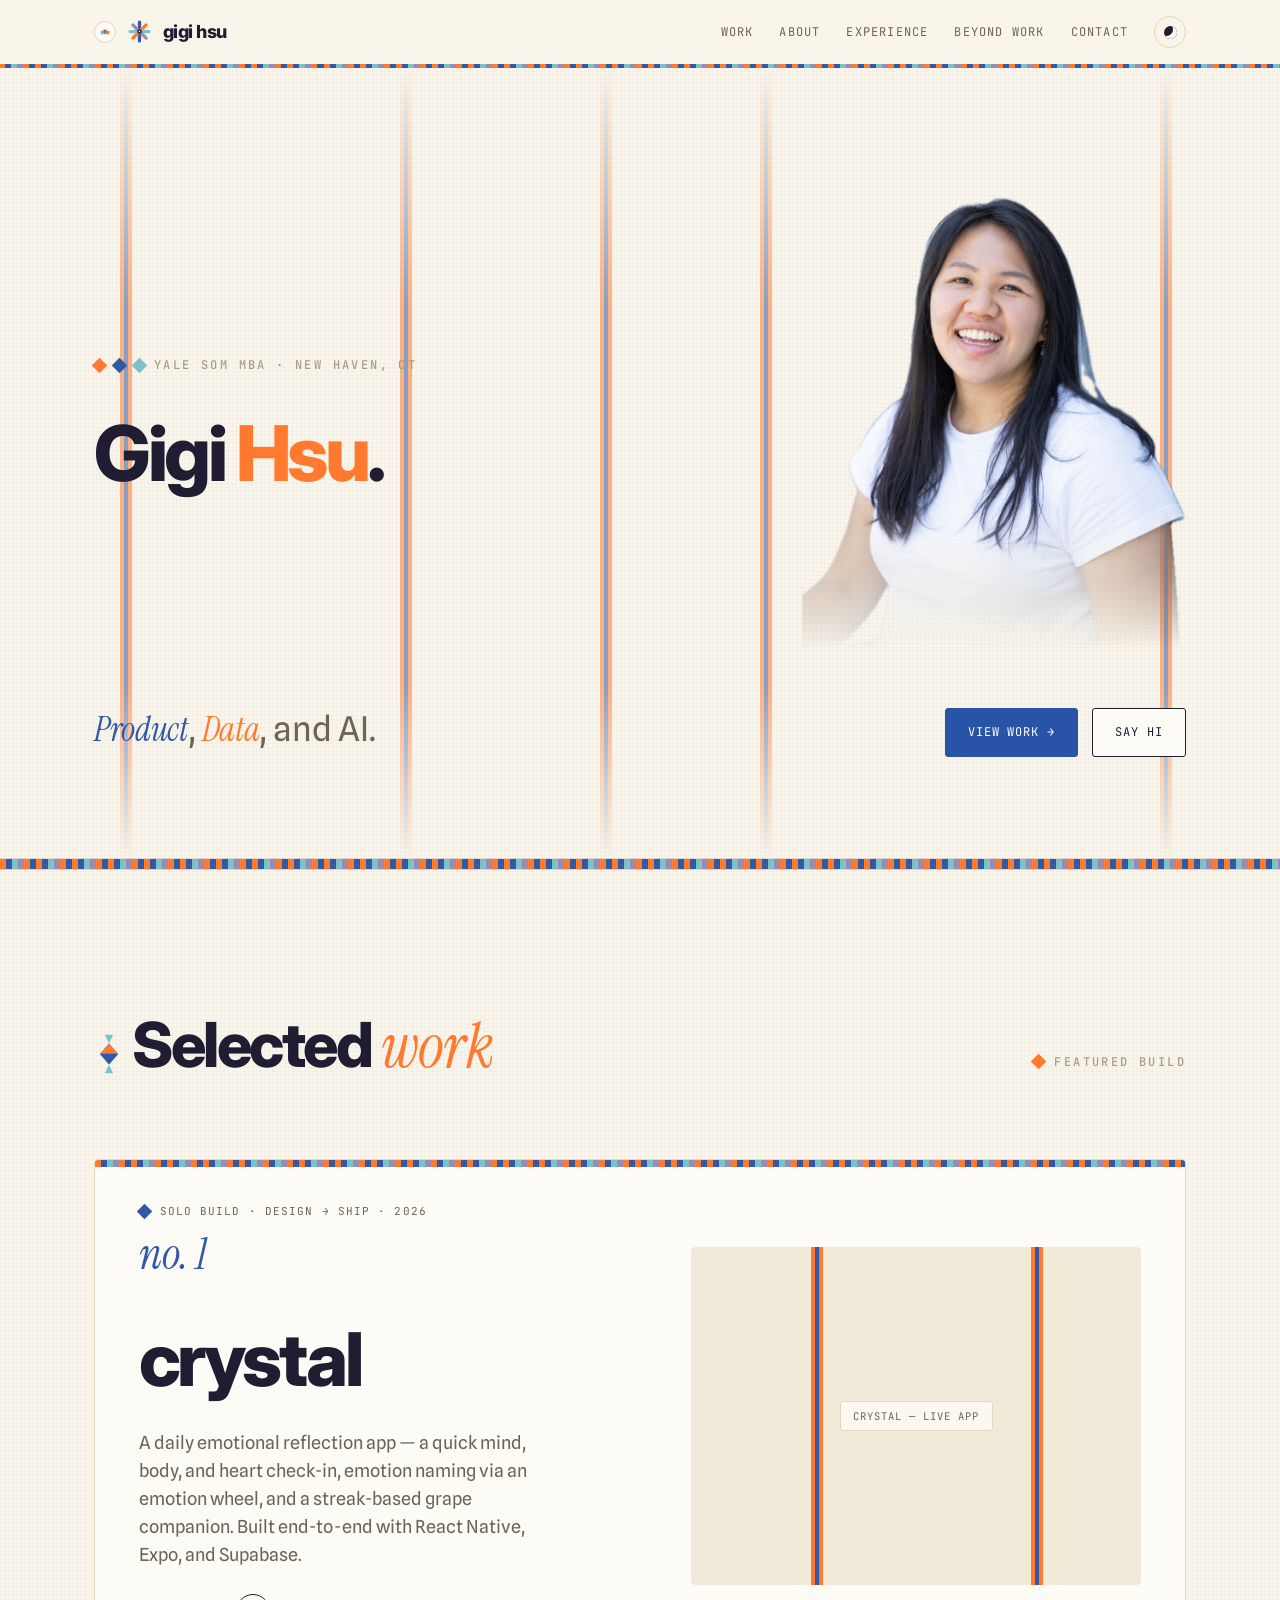
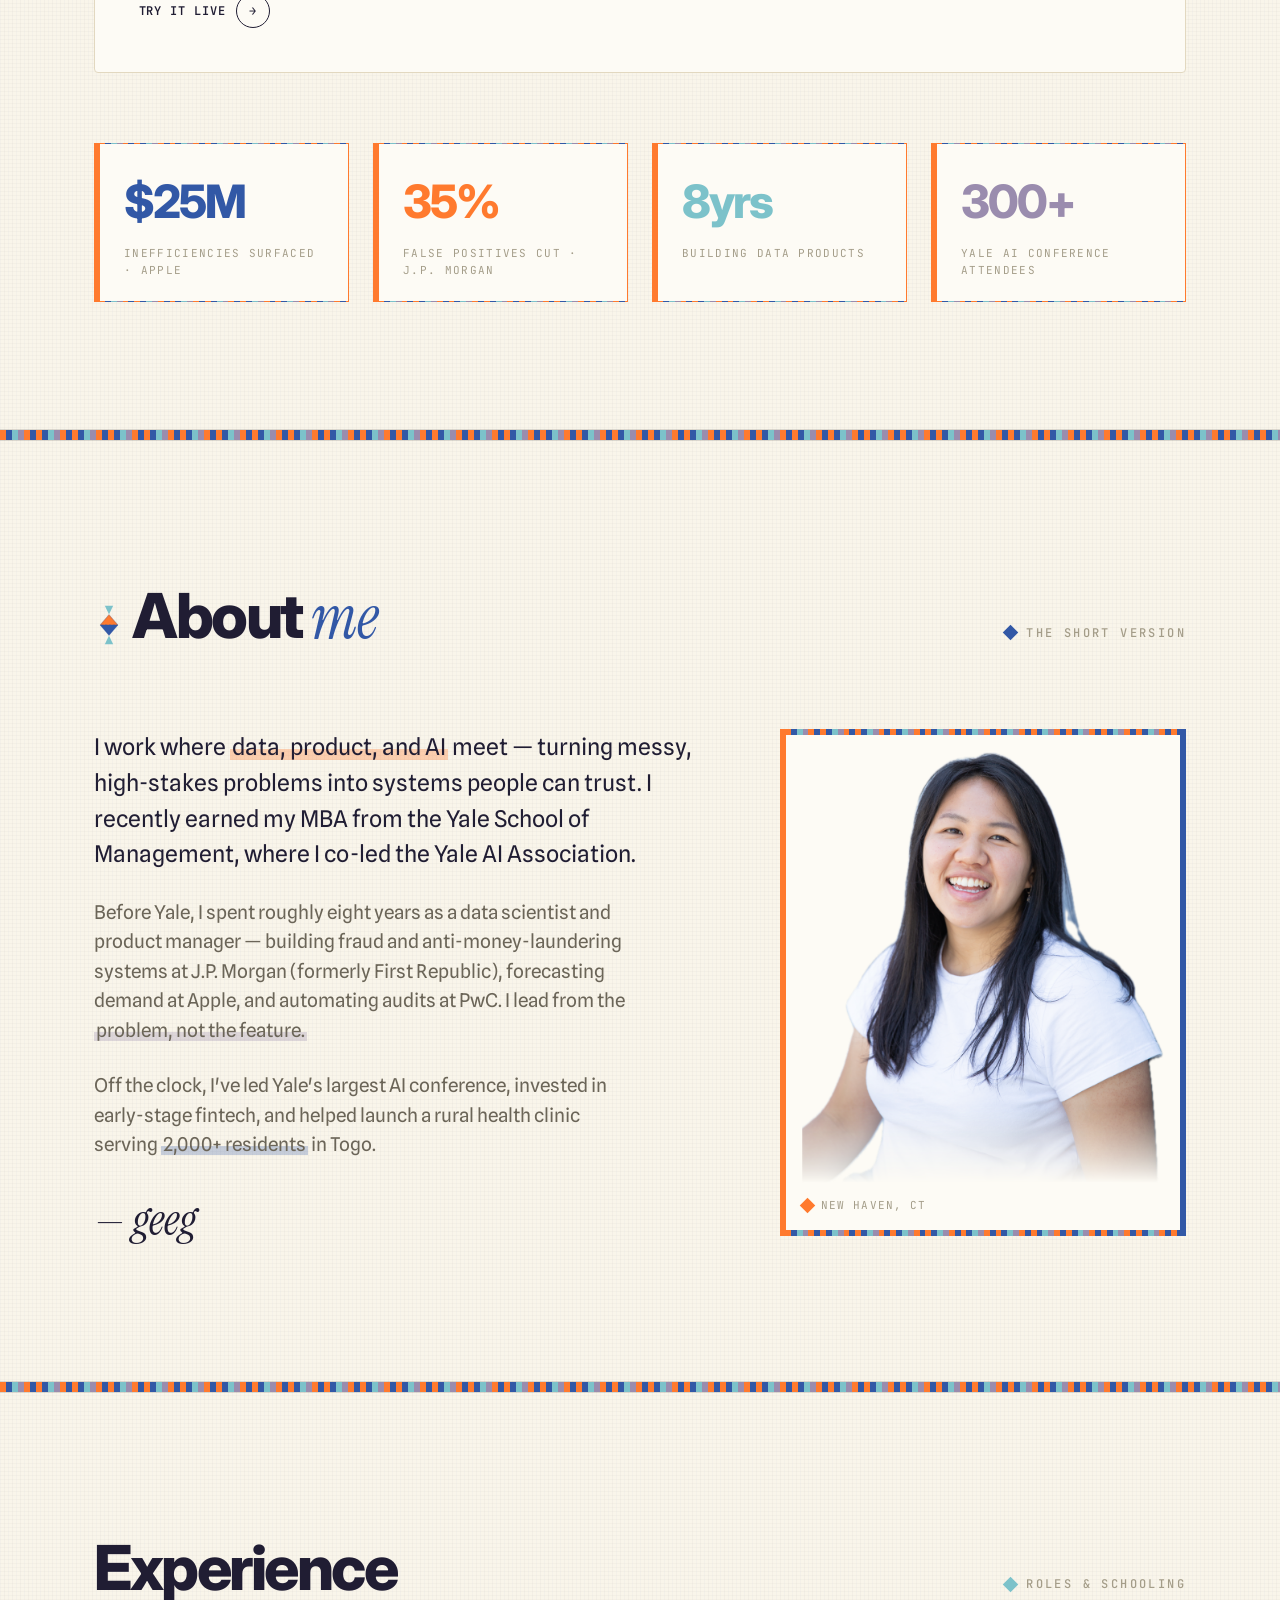
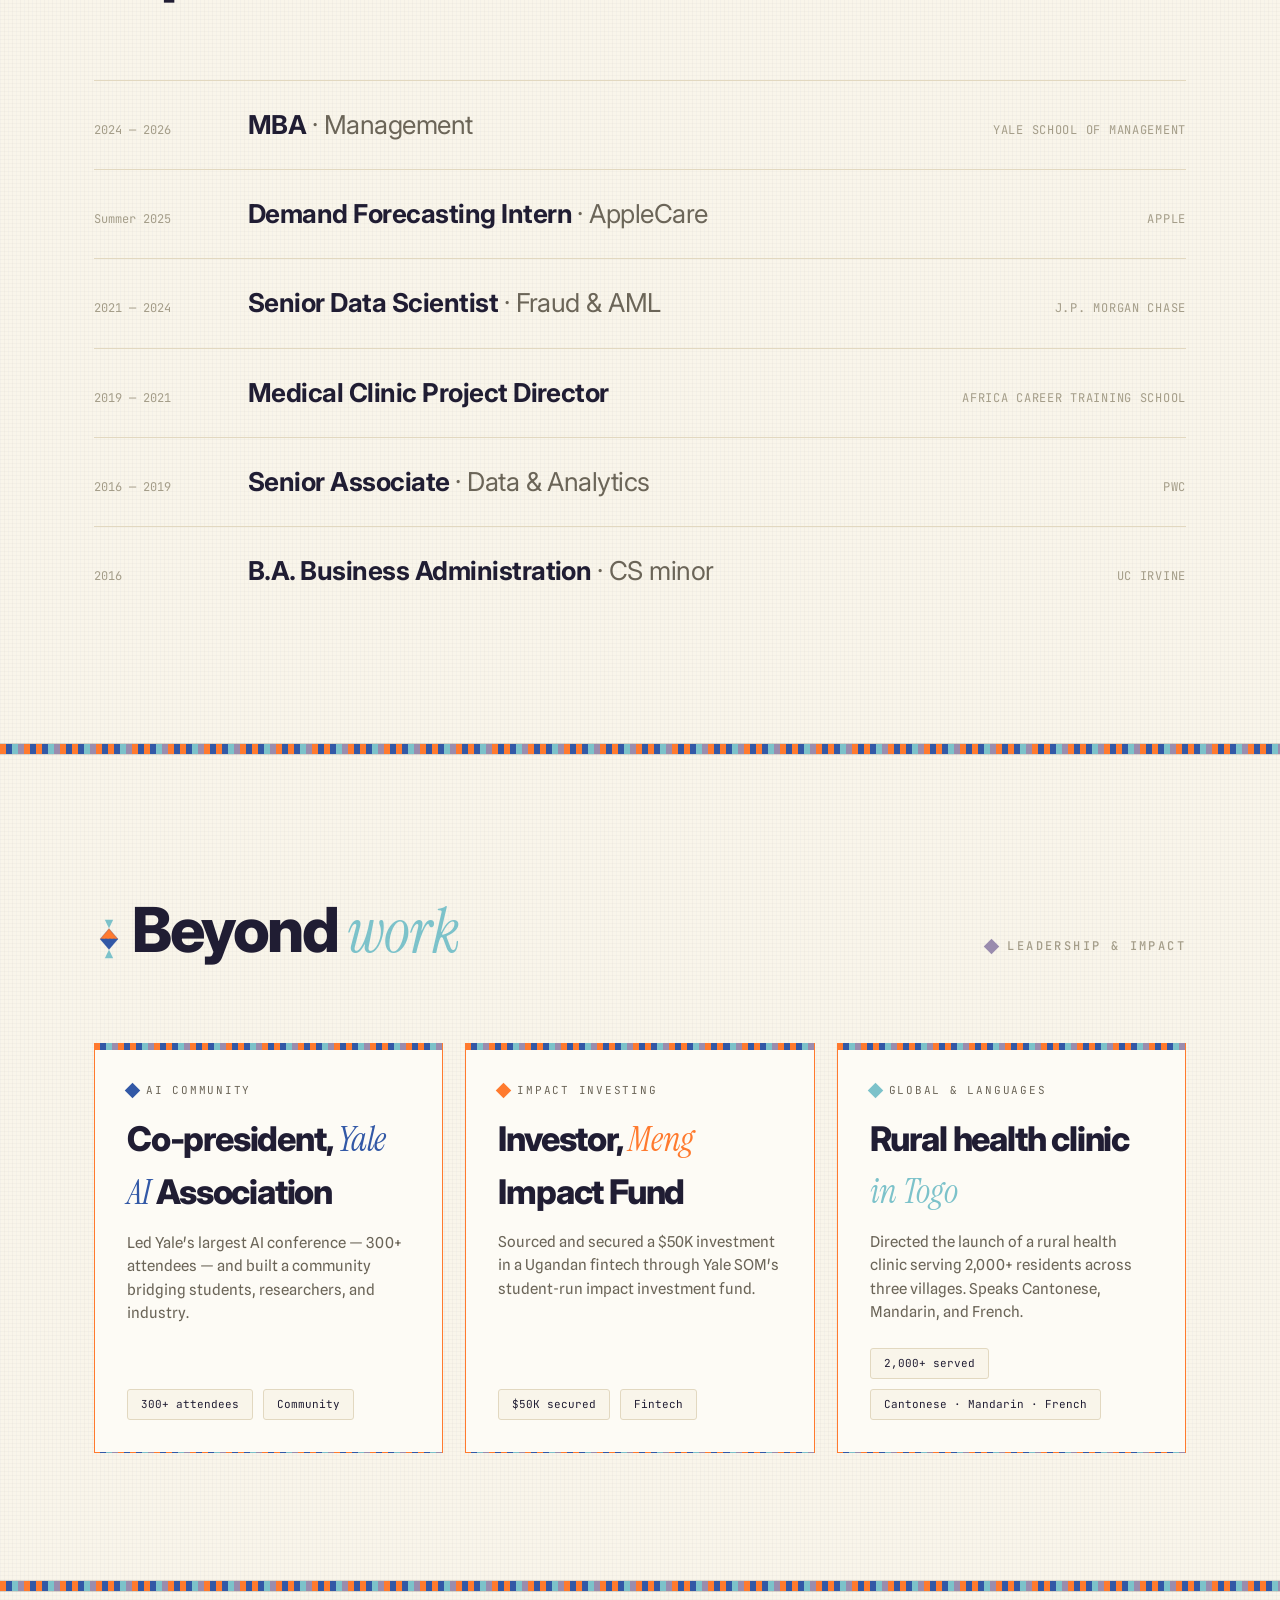
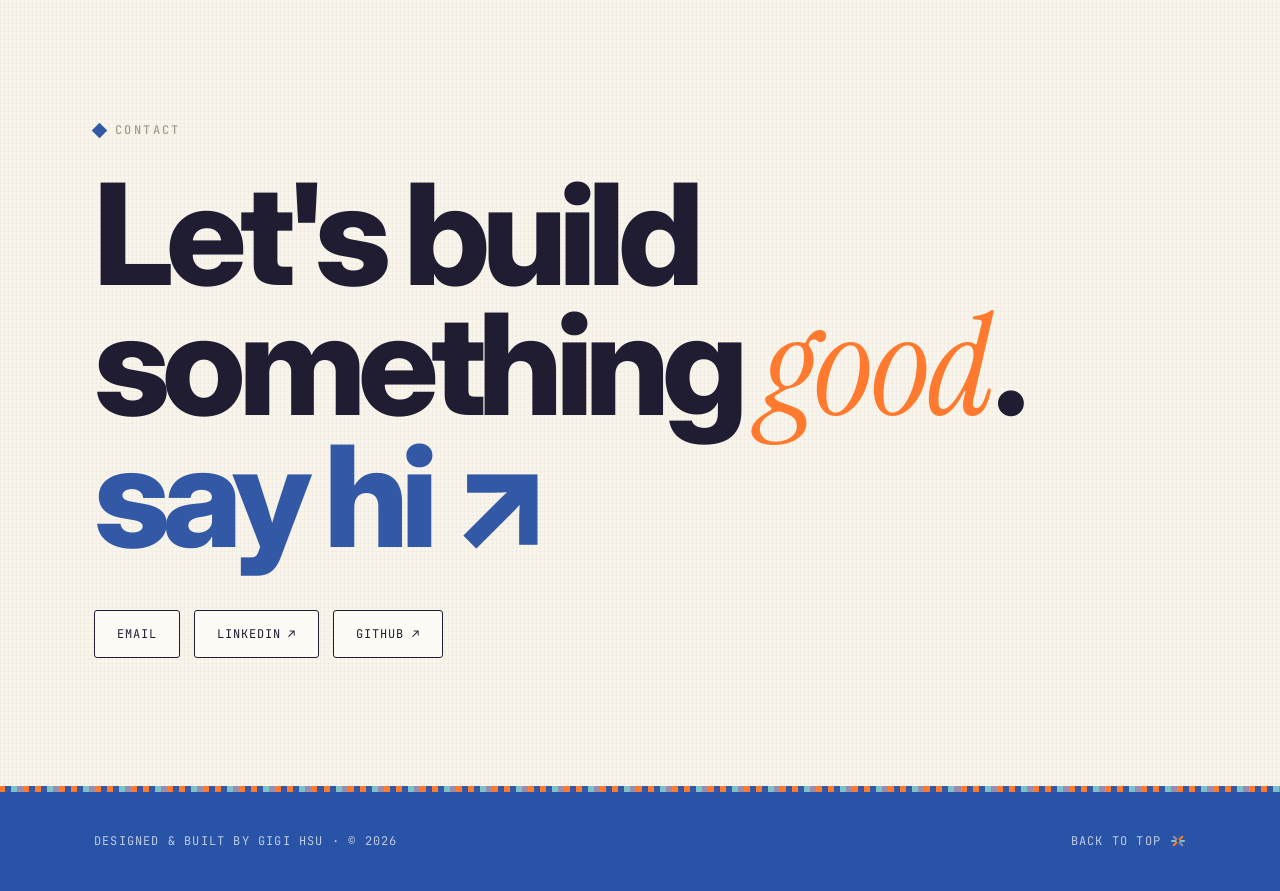
==== commit 6d2594d3: "Add files via upload" ====
--- a/index.html
+++ b/index.html
@@ -127,7 +127,9 @@
 .hero-photo {
   width: clamp(220px, 30vw, 420px); flex: none; position: relative;
 }
-.hero-photo img { width: 100%; height: auto; display: block; filter: drop-shadow(0 18px 30px rgba(32,29,51,0.14)); }
+.hero-photo img { width: 100%; height: auto; display: block;
+  -webkit-mask-image: linear-gradient(180deg, #000 68%, transparent 99%);
+  mask-image: linear-gradient(180deg, #000 68%, transparent 99%); }
 .hero h1 { font-family: var(--display); font-weight: 800; font-size: clamp(38px, 6vw, 82px); line-height: 1.02; letter-spacing: -0.045em; max-width: 17ch; text-wrap: balance; }
 .hero h1 .c1 { color: var(--blue); }
 .hero h1 .c2 { color: var(--orange); }
@@ -180,7 +182,9 @@
 .about-grid { display: grid; grid-template-columns: 1.2fr 0.8fr; gap: clamp(34px, 6vw, 90px); align-items: start; }
 .portrait-frame { position: sticky; top: 100px; border: 6px solid; border-image: var(--kente-band) 1; border-radius: 4px; padding: 16px; background-color: var(--surface); }
 .portrait-frame .pframe { border-radius: 2px; }
-.portrait-frame .pframe img { width: 100%; height: auto; display: block; }
+.portrait-frame .pframe img { width: 100%; height: auto; display: block;
+  -webkit-mask-image: linear-gradient(180deg, #000 82%, transparent 100%);
+  mask-image: linear-gradient(180deg, #000 82%, transparent 100%); }
 .portrait-frame .pcap { display: flex; align-items: center; gap: 8px; font-family: var(--mono); font-size: 11px; letter-spacing: 0.1em; text-transform: uppercase; color: var(--ink-3); margin-top: 14px; }
 .about-body p { font-size: clamp(18px, 2.2vw, 23px); line-height: 1.55; margin: 0 0 26px; max-width: 50ch; }
 .about-body p.muted { color: var(--ink-2); font-size: clamp(16px, 1.9vw, 19px); }
@@ -284,12 +288,12 @@
           <span class="diamond or"></span><span class="diamond bl"></span><span class="diamond tl"></span>
           <span class="kick">Yale SOM MBA · New Haven, CT</span>
         </div>
-        <h1 class="reveal" data-d="1">Hi, I'm Gigi — I live at the intersection of <span class="c1 serif-it">Product</span>, <span class="c2 serif-it">Data</span> &amp; AI.</h1>
+        <h1 class="reveal" data-d="1">Gigi <span class="c2">Hsu</span>.</h1>
       </div>
       <div class="hero-photo reveal" data-d="1"><img src="portrait.png" alt="Portrait of Gigi Hsu" /></div>
     </div>
     <div class="intro">
-      <p class="lead reveal" data-d="2">I build products and systems that turn messy, high-stakes problems into decisions people can act on — across AI, fintech, and beyond.</p>
+      <p class="lead reveal" data-d="2" style="font-size:clamp(22px,3vw,34px);"><span class="serif-it" style="color:var(--blue)">Product</span>, <span class="serif-it" style="color:var(--orange)">Data</span>, and AI.</p>
       <div class="hero-cta reveal" data-d="3">
         <a class="btn solid" href="#work">View work →</a>
         <a class="btn" href="#contact">Say hi</a>
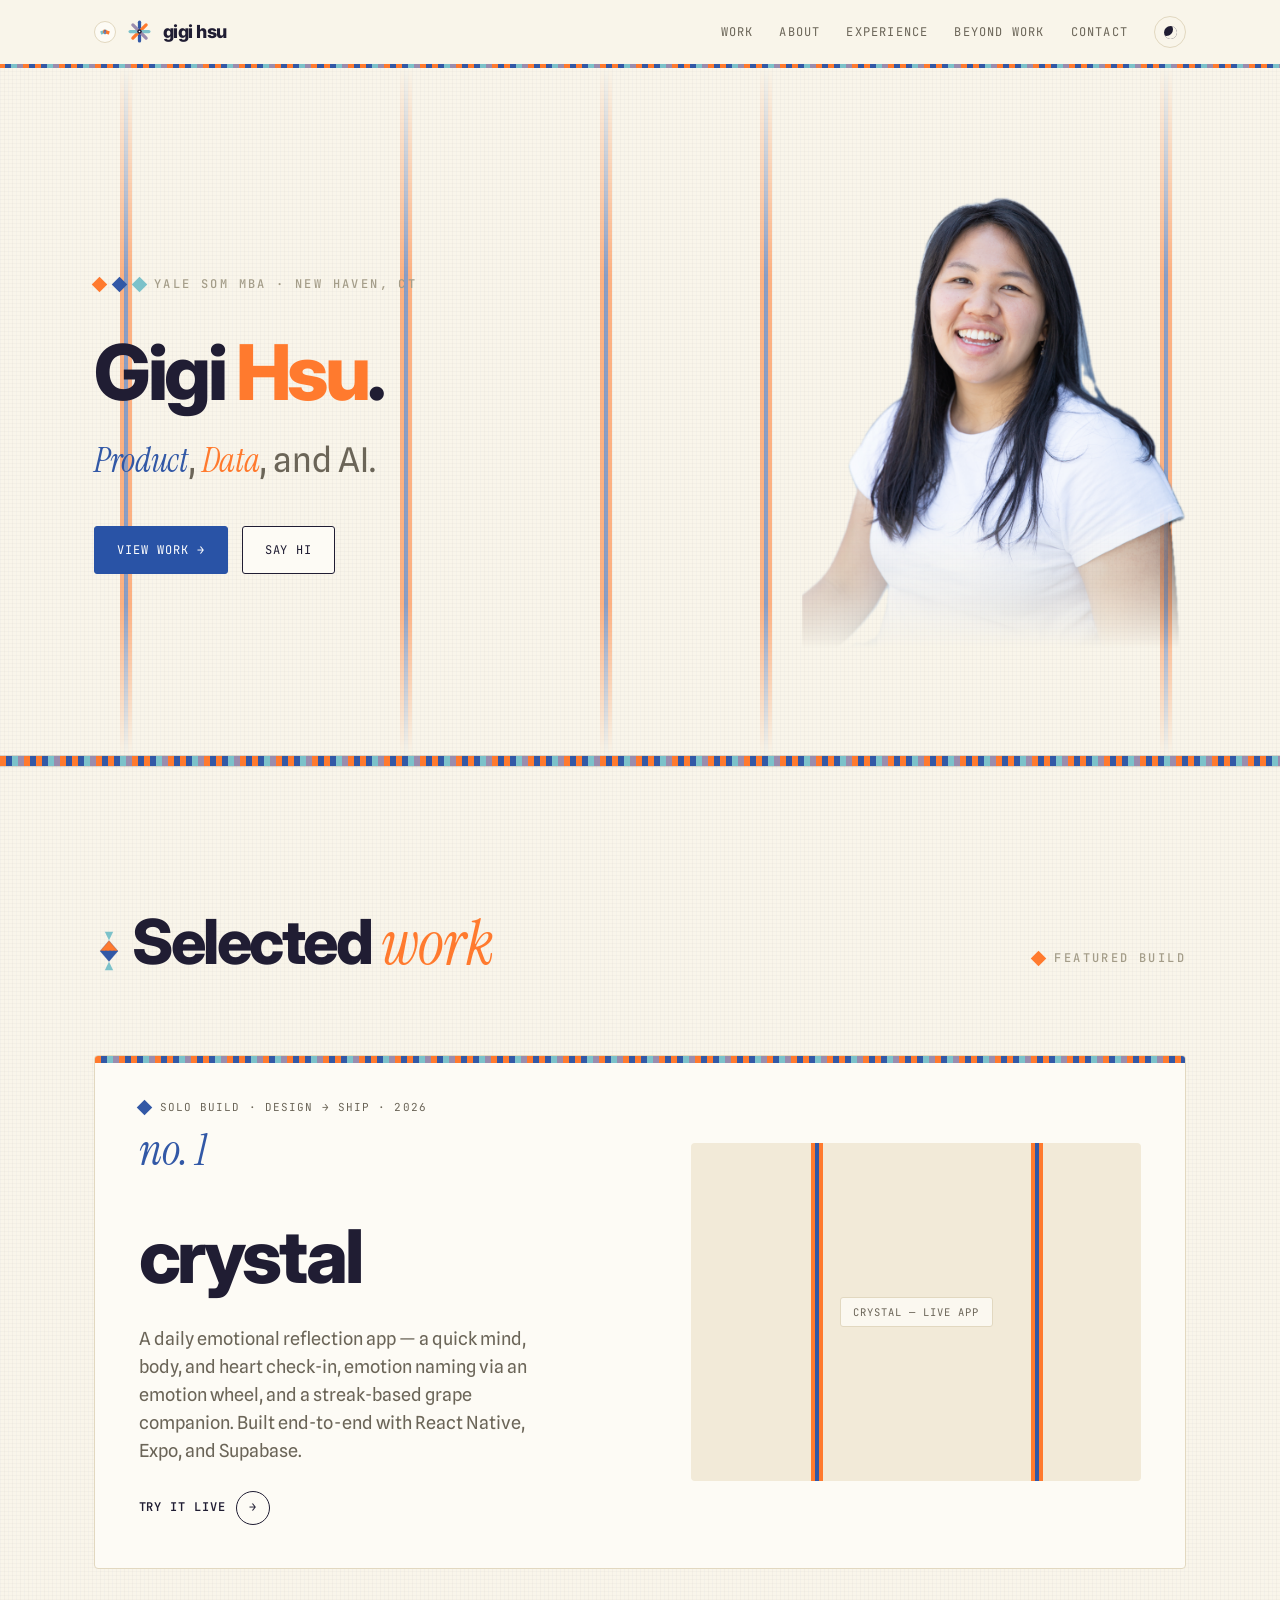
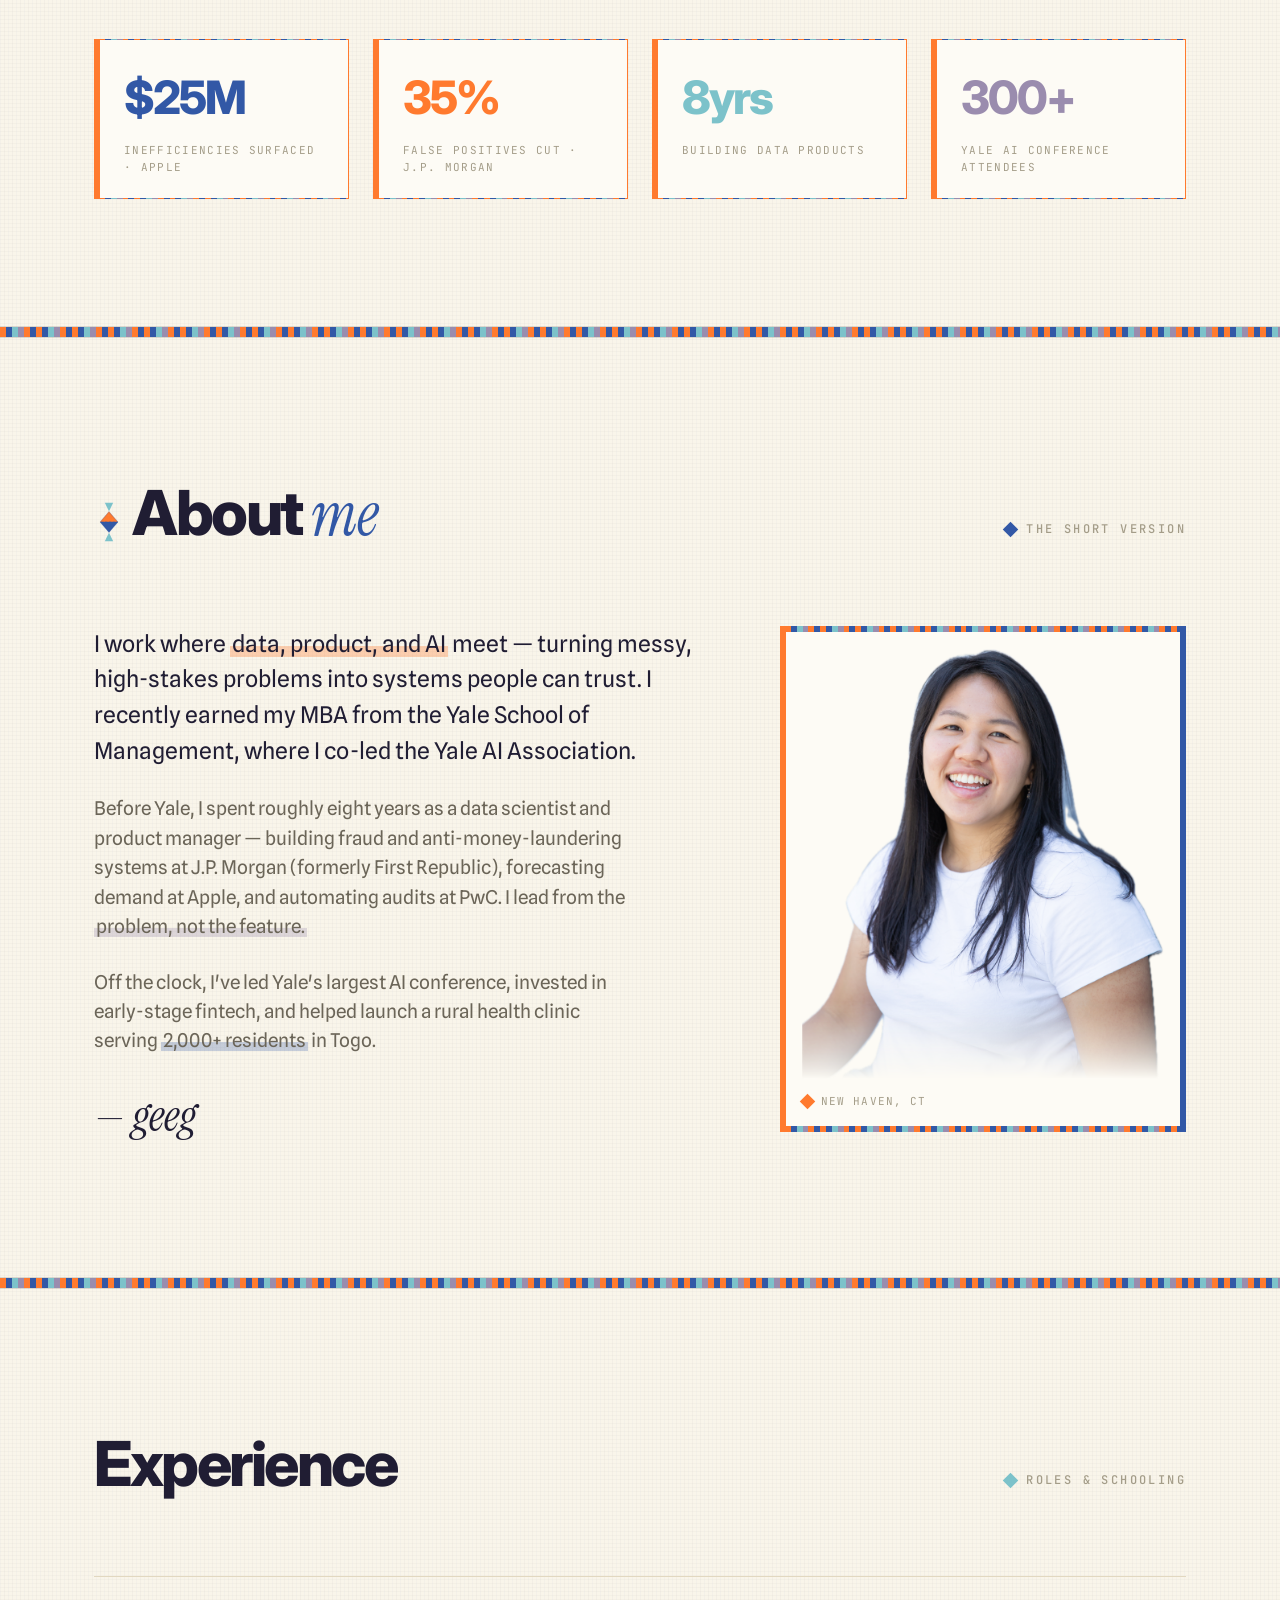
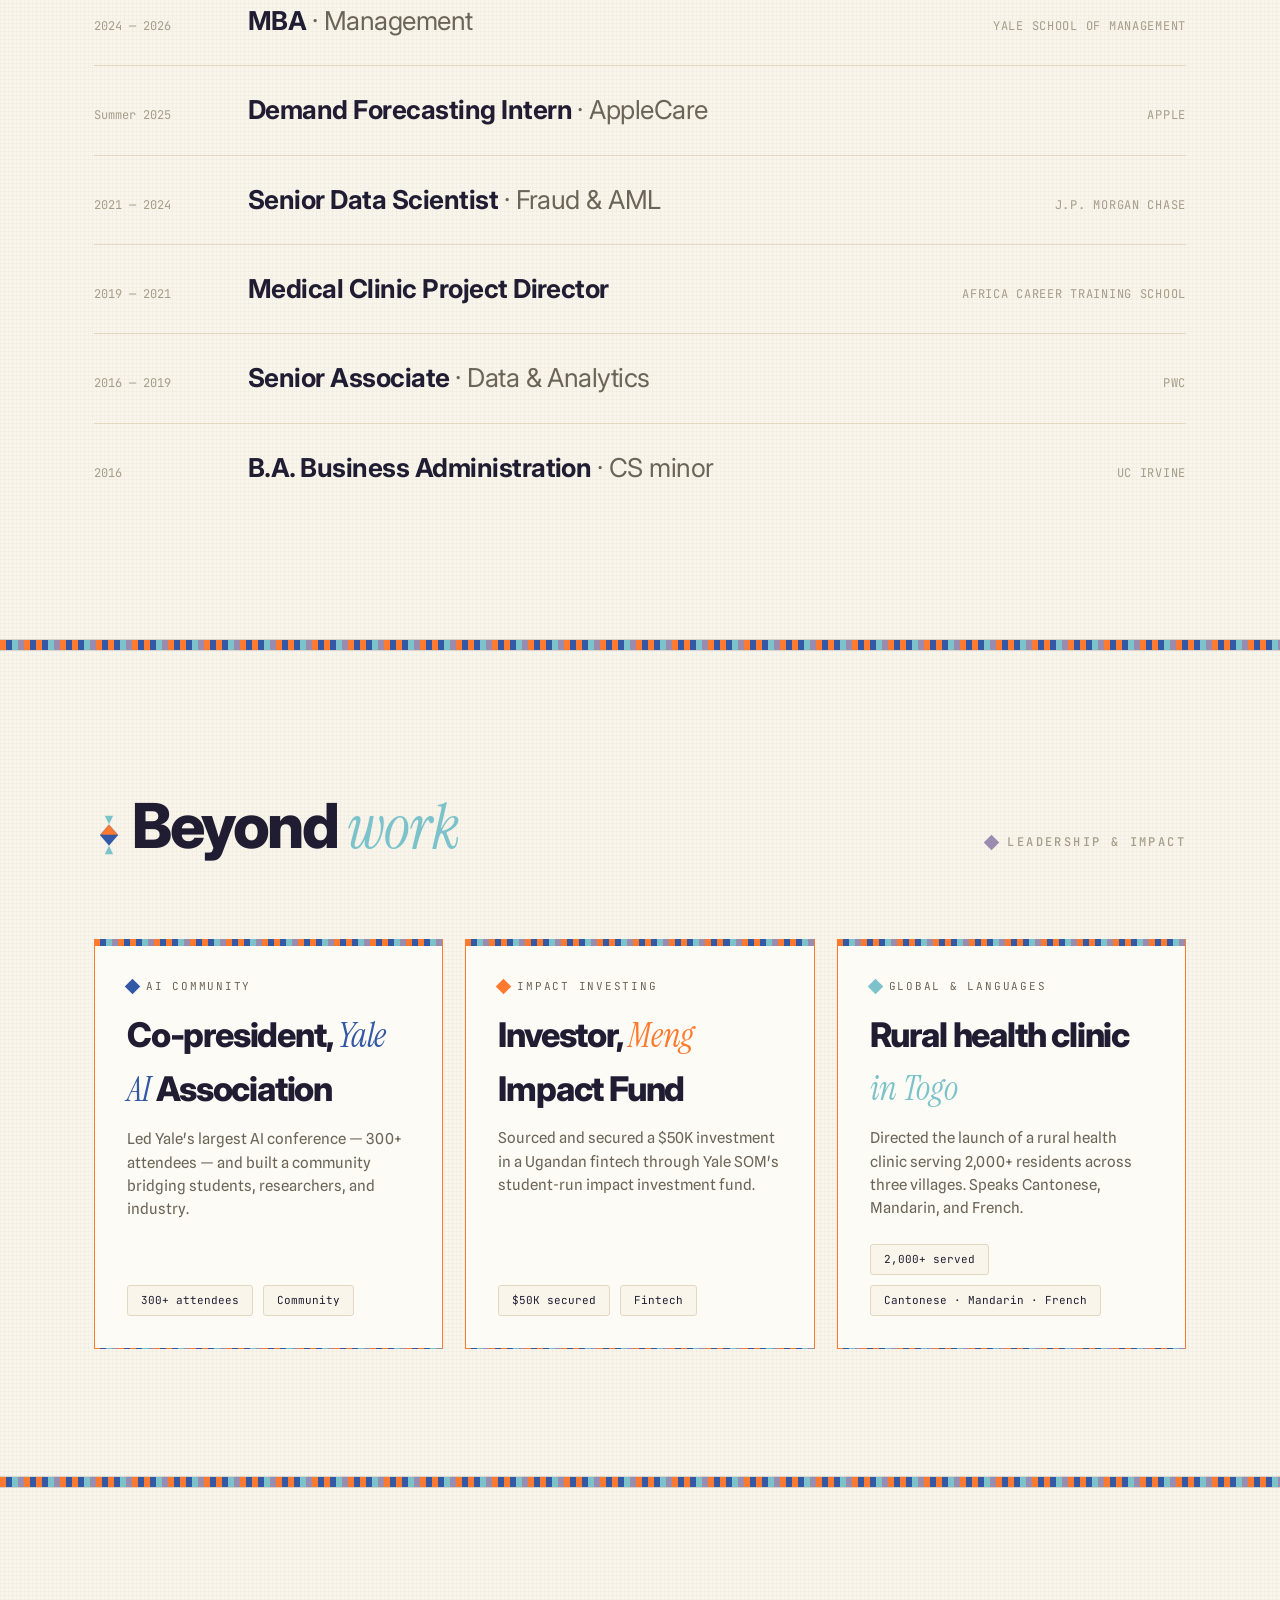
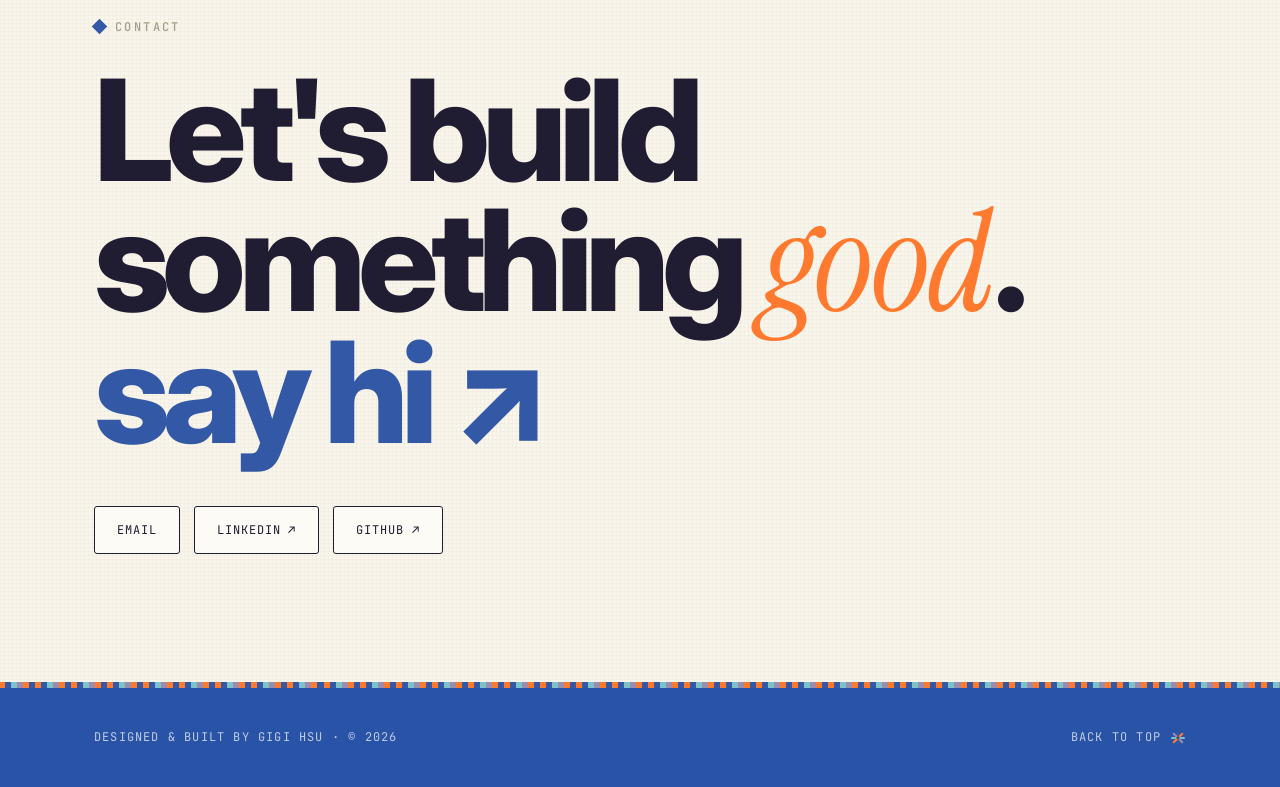
==== commit c6eed342: "Add files via upload" ====
--- a/index.html
+++ b/index.html
@@ -289,15 +289,13 @@
           <span class="kick">Yale SOM MBA · New Haven, CT</span>
         </div>
         <h1 class="reveal" data-d="1">Gigi <span class="c2">Hsu</span>.</h1>
+        <p class="lead reveal" data-d="2" style="font-size:clamp(22px,3vw,34px); margin-top:clamp(14px,1.8vw,22px);"><span class="serif-it" style="color:var(--blue)">Product</span>, <span class="serif-it" style="color:var(--orange)">Data</span>, and AI.</p>
+        <div class="hero-cta reveal" data-d="3" style="margin-top:clamp(26px,3vw,38px);">
+          <a class="btn solid" href="#work">View work →</a>
+          <a class="btn" href="#contact">Say hi</a>
+        </div>
       </div>
       <div class="hero-photo reveal" data-d="1"><img src="portrait.png" alt="Portrait of Gigi Hsu" /></div>
-    </div>
-    <div class="intro">
-      <p class="lead reveal" data-d="2" style="font-size:clamp(22px,3vw,34px);"><span class="serif-it" style="color:var(--blue)">Product</span>, <span class="serif-it" style="color:var(--orange)">Data</span>, and AI.</p>
-      <div class="hero-cta reveal" data-d="3">
-        <a class="btn solid" href="#work">View work →</a>
-        <a class="btn" href="#contact">Say hi</a>
-      </div>
     </div>
   </div>
 </section>
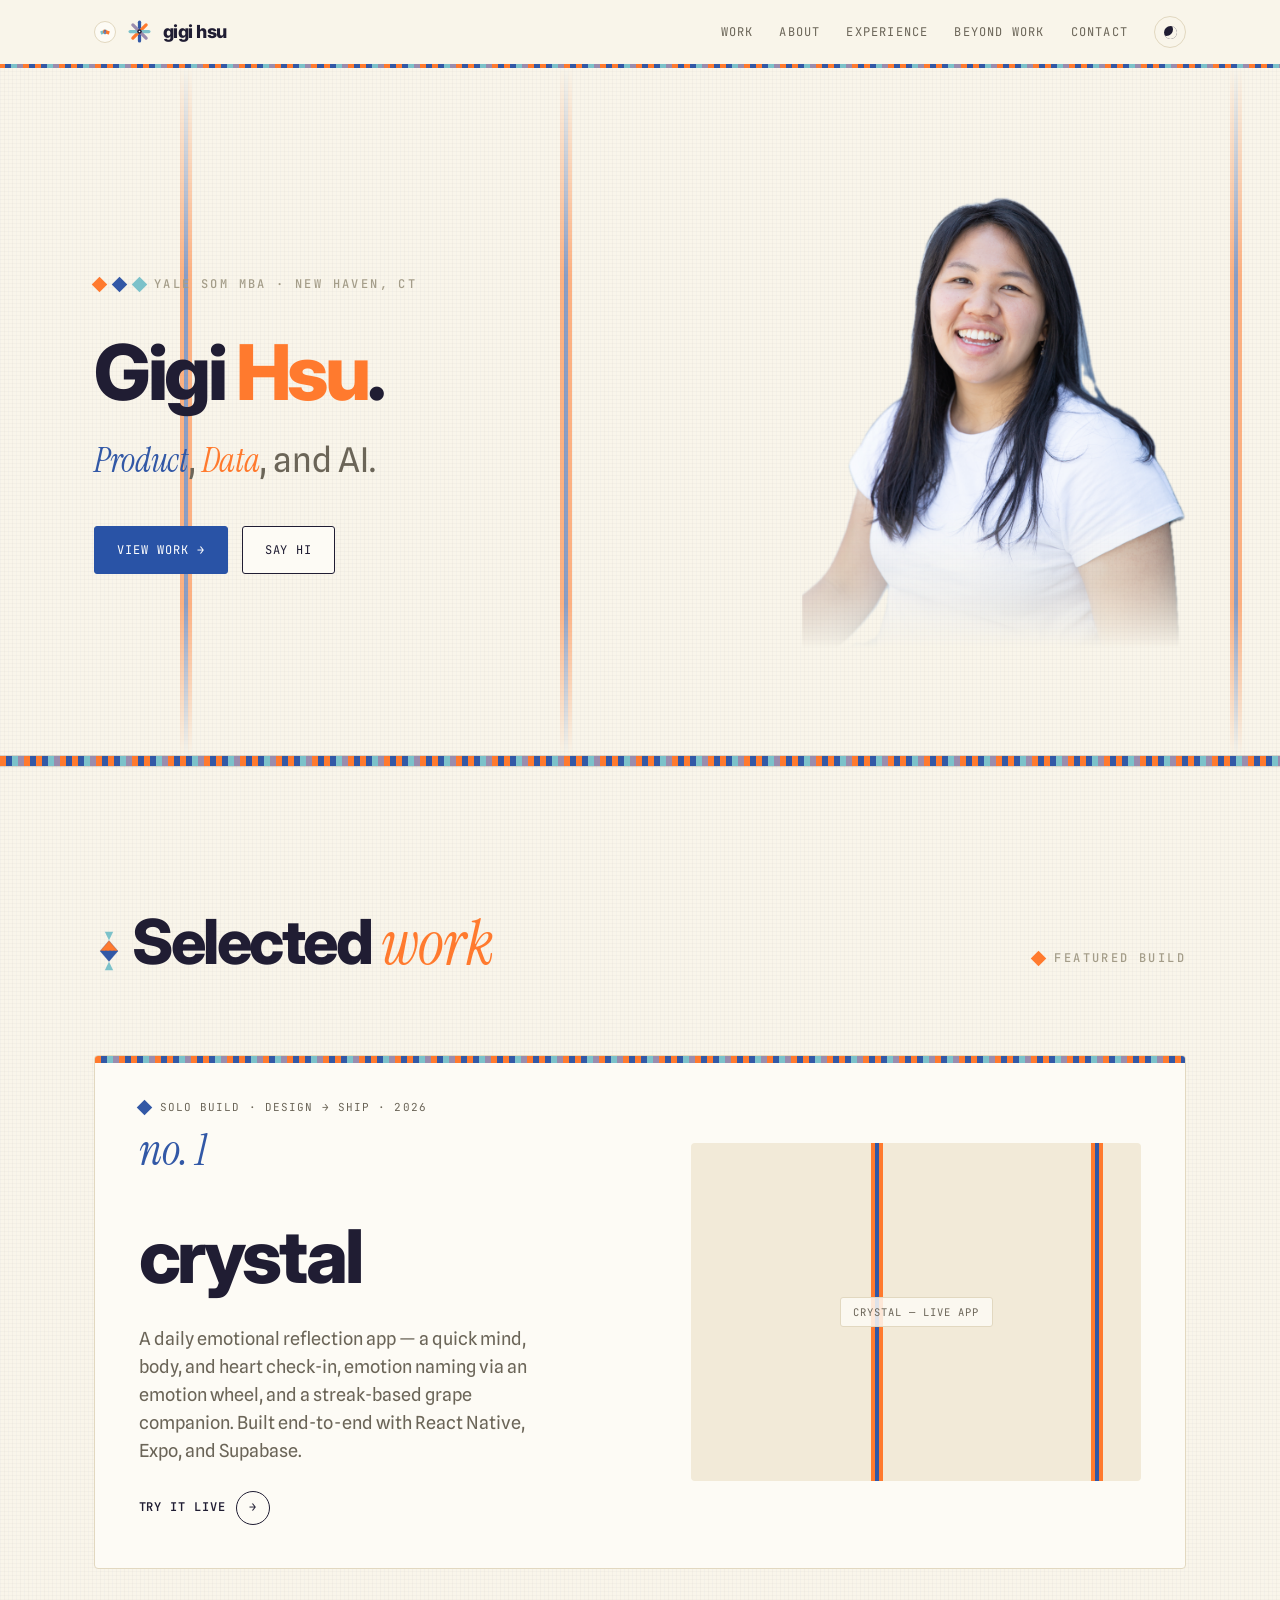
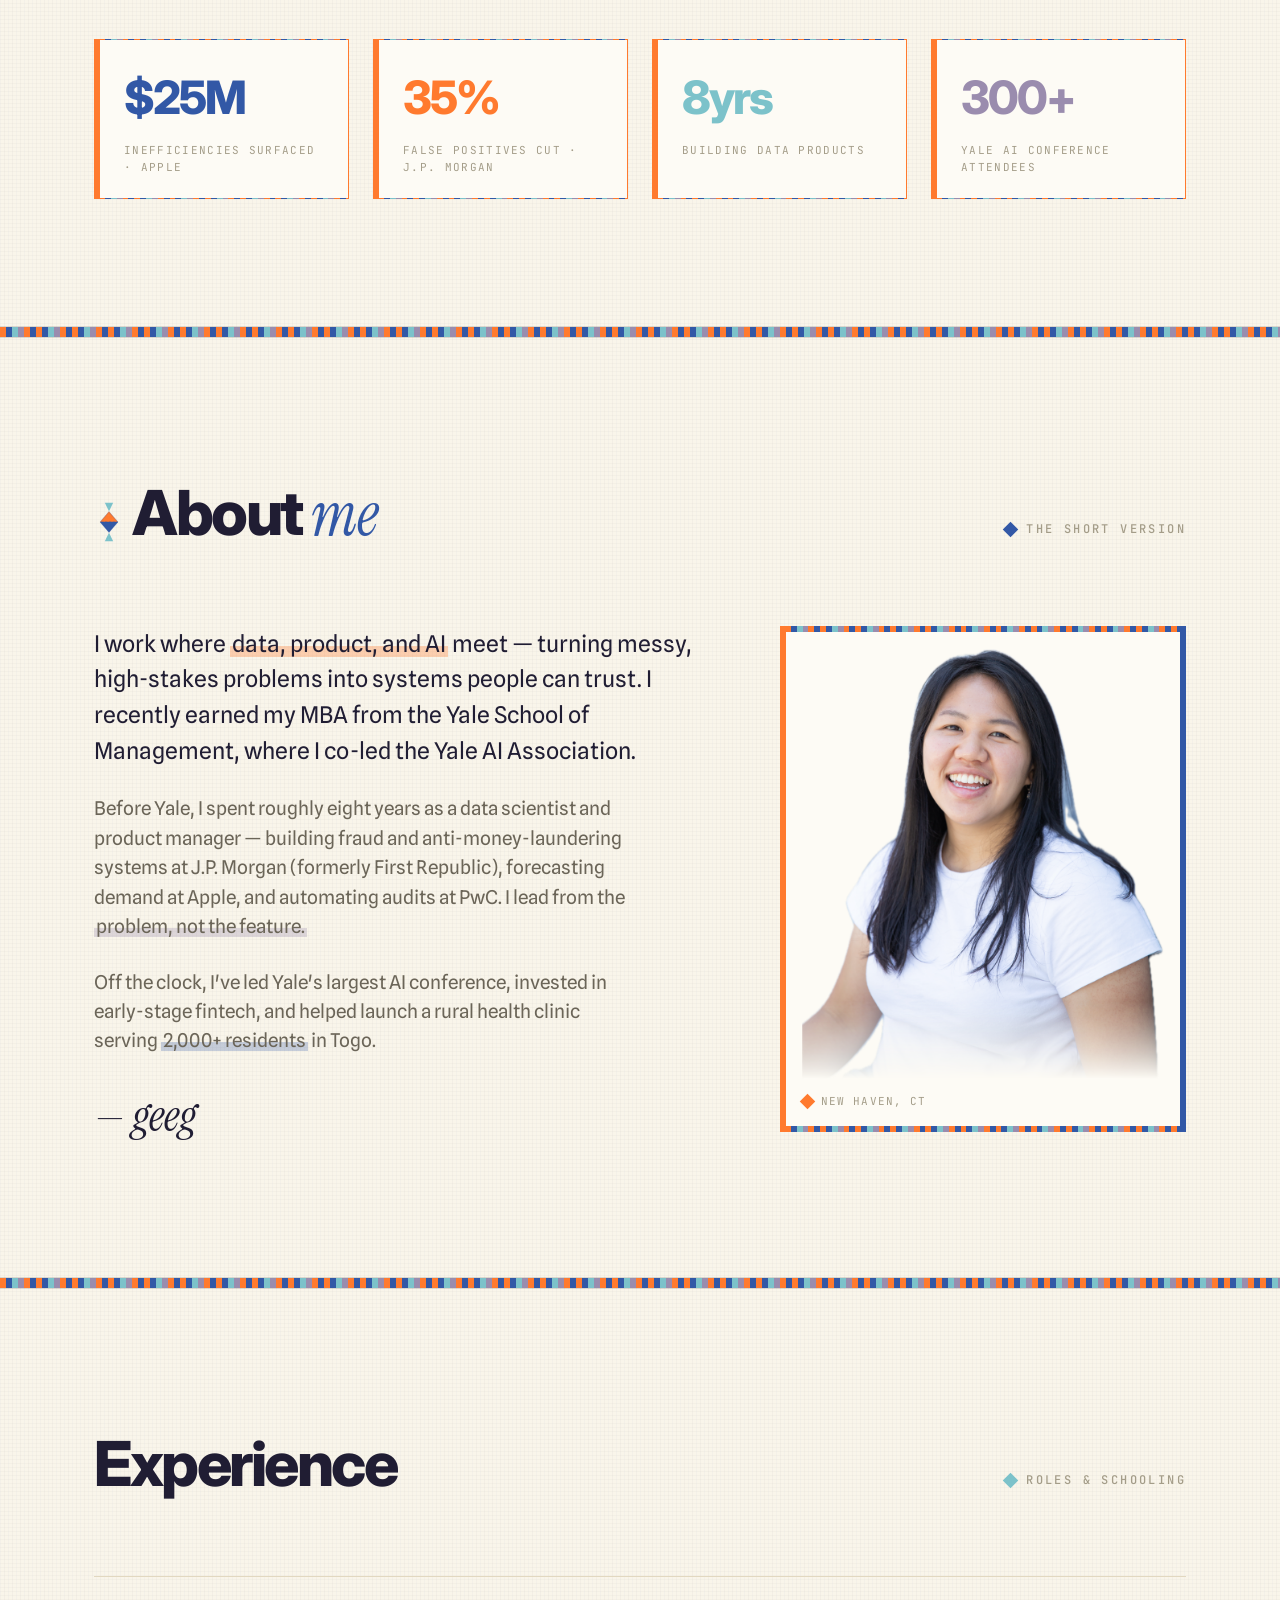
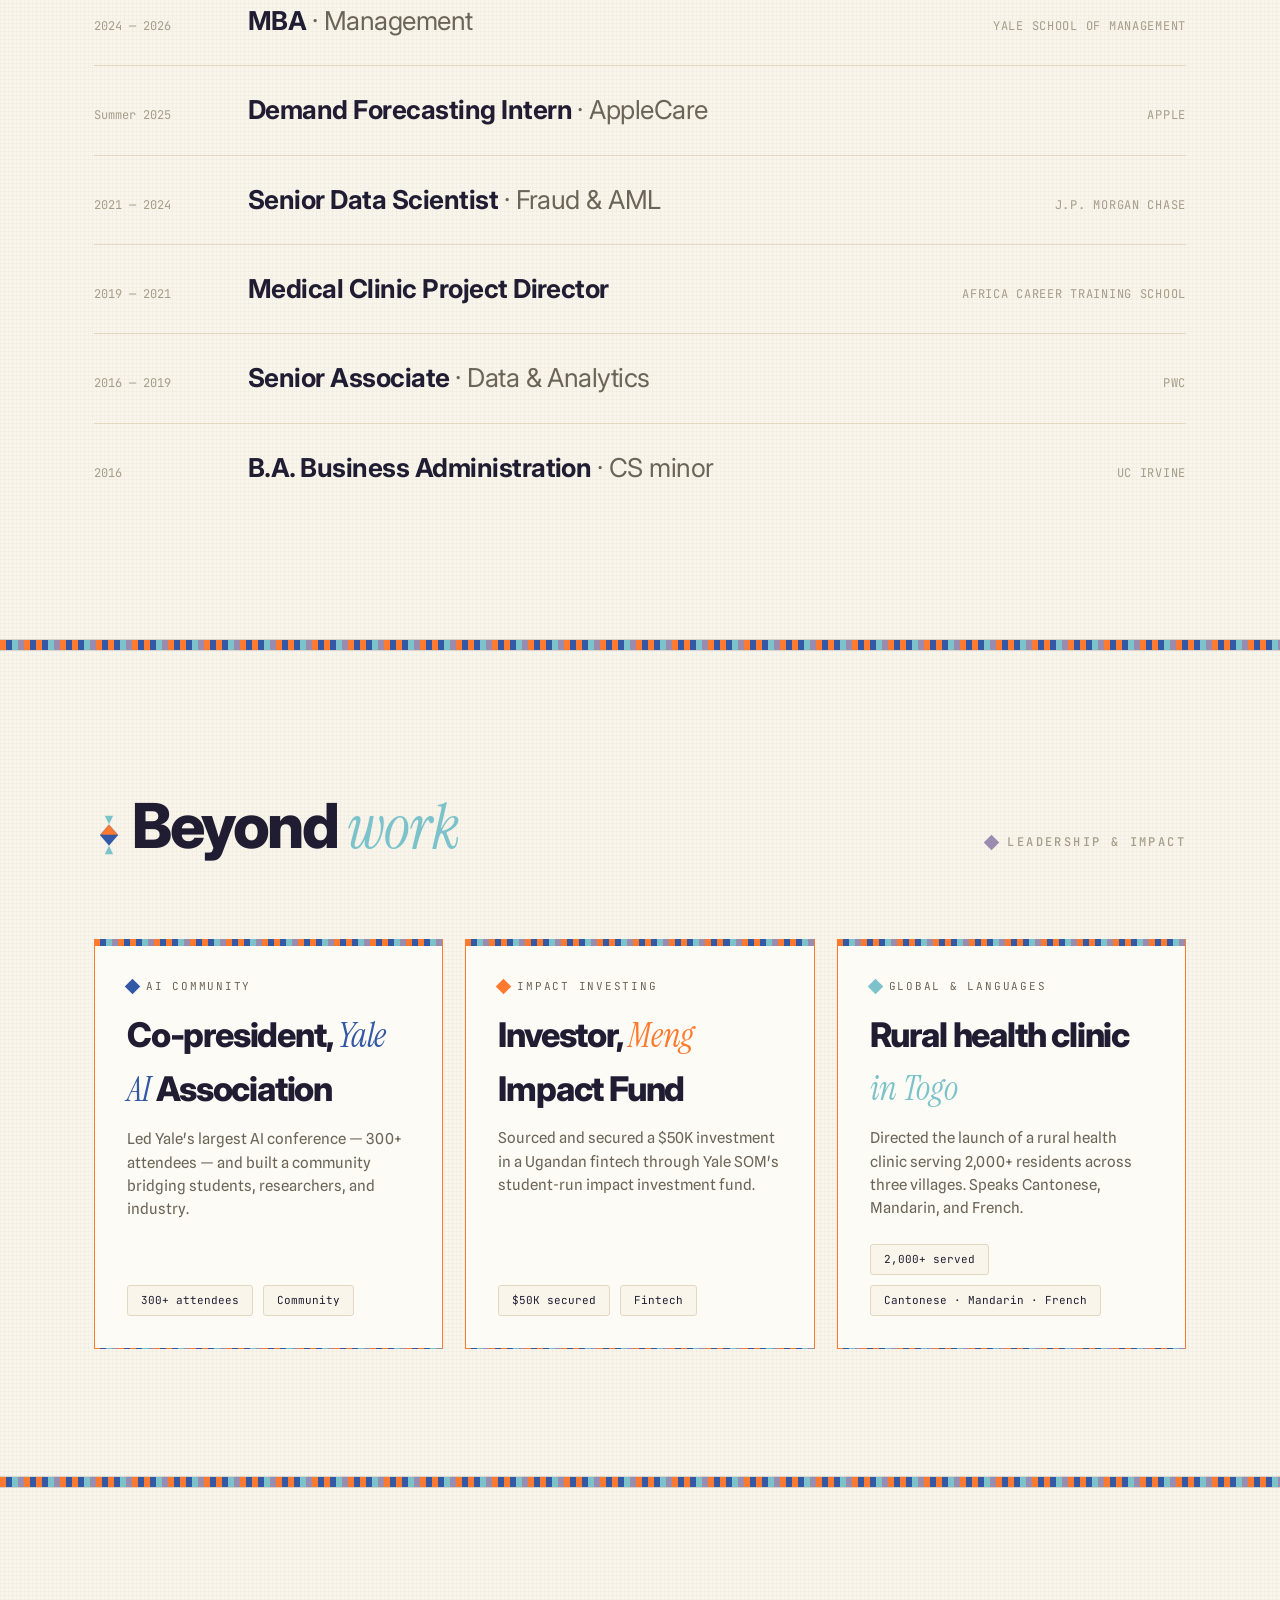
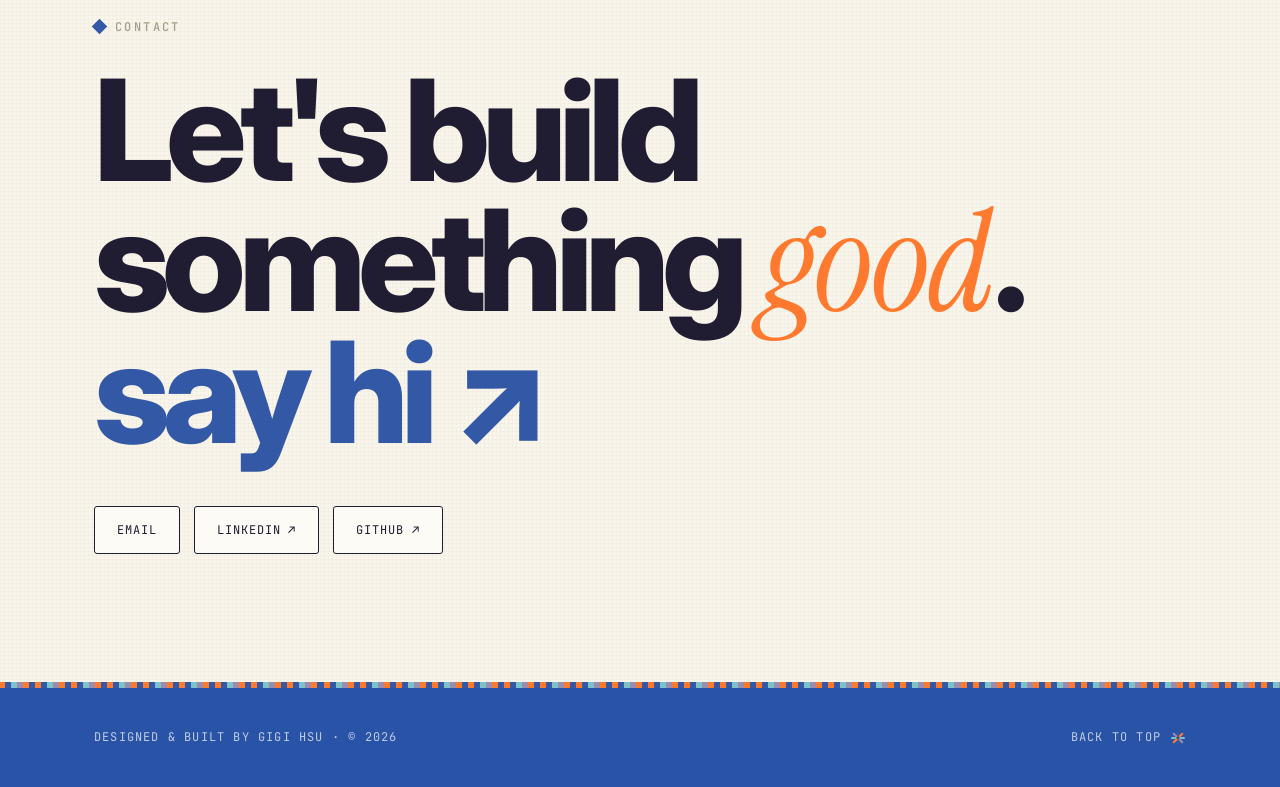
==== commit 2639d8bb: "Add files via upload" ====
--- a/index.html
+++ b/index.html
@@ -47,11 +47,11 @@
   --maxw: 1220px;
   --gut: clamp(22px, 5vw, 72px);
 
-  /* stripe = orange|blue|orange triad; triads spaced out + irregular via 3 layers */
+  /* stripe = orange|blue|orange triad; only 2-3 triads per page, spaced far apart + irregular */
   --ribbon:
-    repeating-linear-gradient(90deg, transparent 0 120px, var(--orange) 120px 124px, var(--blue) 124px 128px, var(--orange) 128px 132px, transparent 132px 640px),
-    repeating-linear-gradient(90deg, transparent 0 400px, var(--orange) 400px 404px, var(--blue) 404px 408px, var(--orange) 408px 412px, transparent 412px 760px),
-    repeating-linear-gradient(90deg, transparent 0 600px, var(--orange) 600px 604px, var(--blue) 604px 608px, var(--orange) 608px 612px, transparent 612px 900px);
+    repeating-linear-gradient(90deg, transparent 0 180px, var(--orange) 180px 184px, var(--blue) 184px 188px, var(--orange) 188px 192px, transparent 192px 1560px),
+    repeating-linear-gradient(90deg, transparent 0 560px, var(--orange) 560px 564px, var(--blue) 564px 568px, var(--orange) 568px 572px, transparent 572px 1560px),
+    repeating-linear-gradient(90deg, transparent 0 1230px, var(--orange) 1230px 1234px, var(--blue) 1234px 1238px, var(--orange) 1238px 1242px, transparent 1242px 1560px);
 }
 
 html[data-theme="dark"] {
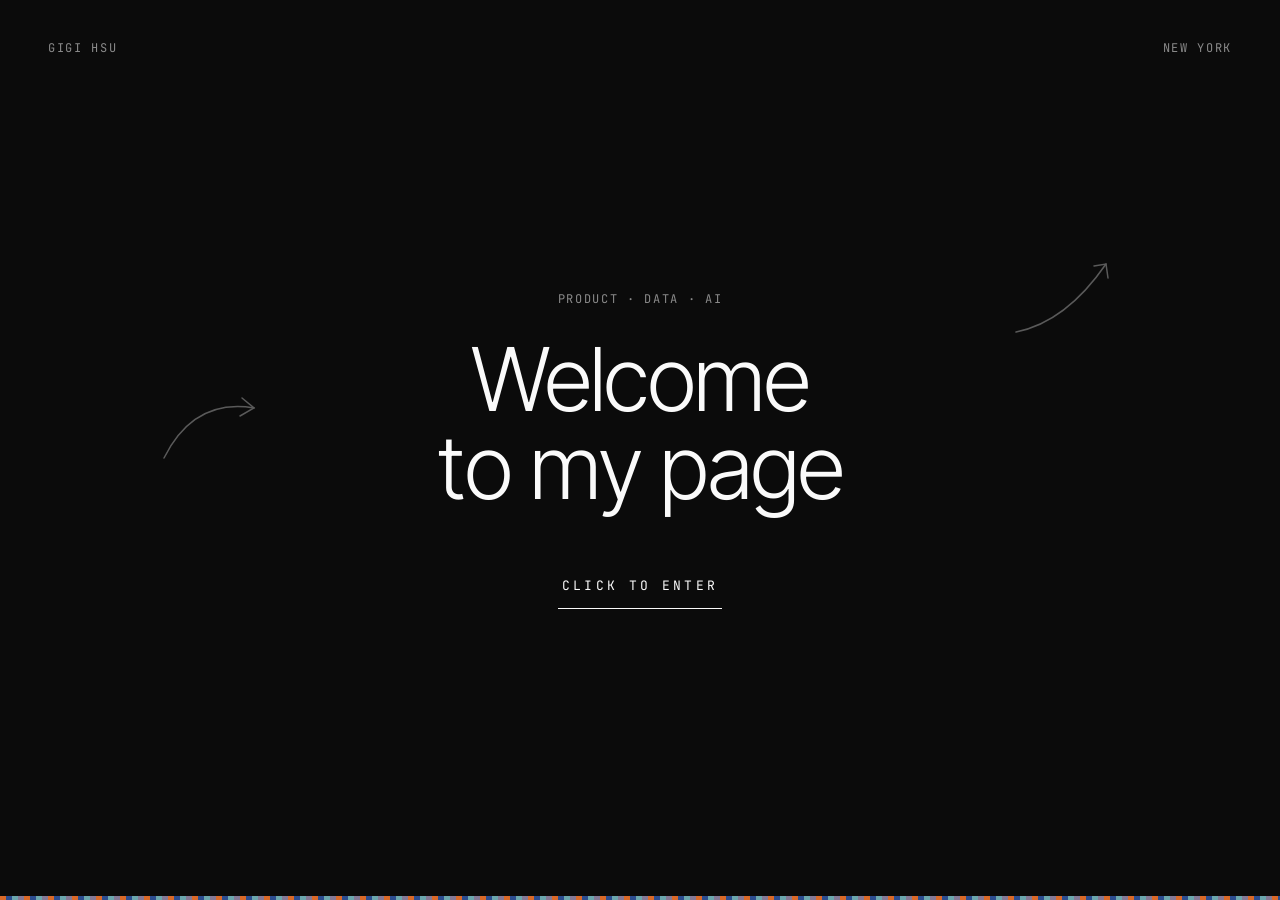
==== commit ef78c35b: "Redesign: welcome, home, projects, accomplishments, writing New multi-page site from the canvas wire" ====
--- a/index.html
+++ b/index.html
@@ -1,517 +1,24 @@
-<!DOCTYPE html>
-<html lang="en" data-theme="light">
+<!doctype html>
+<html lang="en">
 <head>
-<meta charset="UTF-8">
-<meta name="viewport" content="width=device-width, initial-scale=1.0">
-<title>Gigi Hsu — Product, Data & AI</title>
-<meta name="description" content="Gigi Hsu — product, data, and AI. Yale SOM MBA. Previously J.P. Morgan, Apple, PwC.">
-<style>
-@import url('https://fonts.googleapis.com/css2?family=Inter:wght@400;500;600;700;800;900&family=Spline+Sans:wght@400;500;600;700&family=Instrument+Serif:ital@0;1&family=JetBrains+Mono:wght@400;500;600&display=swap');
-
-:root {
-  --ivory:     #f9f5ea;
-  --ivory-2:   #f2ead8;
-  --surface:   #fdfbf5;
-  --ink:       #201d33;
-  --ink-2:     #6b6558;
-  --ink-3:     #a49d89;
-  --hair:      #e2d8c0;
-
-  --indigo:    #2953A6;
-  --indigo-2:  #2953A6;
-  --blue:      #3258A6;
-  --orange:    #ff7a2e;
-  --teal:      #7CC2CA;
-  --lilac:     #9A8CAE;
-
-  --accent:    var(--orange);
-  --accent-ink:#e0631c;
-
-  /* kente-style woven border band (softer palette) */
-  --kente-band:
-    repeating-linear-gradient(90deg,
-      var(--orange) 0 6px, var(--blue) 6px 12px, var(--teal) 12px 18px,
-      var(--lilac) 18px 24px, var(--orange) 24px 30px, var(--blue) 30px 36px);
-
-  /* woven cloth texture (subtle warp/weft crosshatch) */
-  --weave:
-    repeating-linear-gradient(90deg, rgba(32,29,51,0.028) 0 1px, transparent 1px 4px),
-    repeating-linear-gradient(0deg, rgba(32,29,51,0.022) 0 1px, transparent 1px 4px),
-    repeating-linear-gradient(90deg, rgba(255,255,255,0.20) 0 1px, transparent 1px 8px);
-
-  --display: 'Inter', sans-serif;
-  --serif:   'Instrument Serif', Georgia, serif;
-  --sans:    'Spline Sans', system-ui, sans-serif;
-  --mono:    'JetBrains Mono', ui-monospace, monospace;
-
-  --maxw: 1220px;
-  --gut: clamp(22px, 5vw, 72px);
-
-  /* stripe = orange|blue|orange triad; only 2-3 triads per page, spaced far apart + irregular */
-  --ribbon:
-    repeating-linear-gradient(90deg, transparent 0 180px, var(--orange) 180px 184px, var(--blue) 184px 188px, var(--orange) 188px 192px, transparent 192px 1560px),
-    repeating-linear-gradient(90deg, transparent 0 560px, var(--orange) 560px 564px, var(--blue) 564px 568px, var(--orange) 568px 572px, transparent 572px 1560px),
-    repeating-linear-gradient(90deg, transparent 0 1230px, var(--orange) 1230px 1234px, var(--blue) 1234px 1238px, var(--orange) 1238px 1242px, transparent 1242px 1560px);
-}
-
-html[data-theme="dark"] {
-  --ivory:   #171522;
-  --ivory-2: #1d1a2b;
-  --surface: #1e1b2c;
-  --ink:     #f0ecdf;
-  --ink-2:   #a49d89;
-  --ink-3:   #726c5e;
-  --hair:    #2c2840;
-  --accent-ink: #ff9a5c;
-}
-
-* { box-sizing: border-box; }
-html { scroll-behavior: smooth; }
-@media (prefers-reduced-motion: reduce) { html { scroll-behavior: auto; } }
-
-body {
-  margin: 0; font-family: var(--sans); color: var(--ink);
-  background-color: var(--ivory);
-  background-image: var(--weave);
-  background-size: 4px 4px, 4px 4px, 8px 8px;
-  line-height: 1.55; -webkit-font-smoothing: antialiased; text-rendering: optimizeLegibility;
-  transition: background-color 0.5s ease, color 0.5s ease;
-}
-::selection { background: var(--orange); color: #fff; }
-a { color: inherit; }
-.wrap { max-width: var(--maxw); margin: 0 auto; padding: 0 var(--gut); }
-
-.diamond { display: inline-block; width: 11px; height: 11px; transform: rotate(45deg); flex: none; }
-.diamond.tl { background: var(--teal); }
-.diamond.or { background: var(--orange); }
-.diamond.li { background: var(--lilac); }
-.diamond.bl { background: var(--blue); }
-
-h1, h2, h3 { margin: 0; }
-.serif-it { font-family: var(--serif); font-style: italic; font-weight: 400; letter-spacing: -0.01em; }
-.kick { font-family: var(--mono); font-size: 12px; font-weight: 500; letter-spacing: 0.2em; text-transform: uppercase; color: var(--ink-3); margin: 0; display: inline-flex; align-items: center; gap: 10px; }
-
-.reveal { opacity: 0; transform: translateY(24px); transition: opacity 0.7s ease, transform 0.7s cubic-bezier(.2,.7,.2,1); }
-.reveal.in { opacity: 1; transform: none; }
-.reveal[data-d="1"] { transition-delay: 0.08s; }
-.reveal[data-d="2"] { transition-delay: 0.16s; }
-.reveal[data-d="3"] { transition-delay: 0.24s; }
-@media (prefers-reduced-motion: reduce) { .reveal { opacity: 1; transform: none; } }
-
-/* ---------- nav ---------- */
-.nav { position: sticky; top: 0; z-index: 60; background: var(--ivory); border-bottom: 4px solid; border-image: var(--kente-band) 1; }
-.nav-in { display: flex; align-items: center; justify-content: space-between; height: 64px; }
-.brand { display: flex; align-items: center; gap: 11px; text-decoration: none; font-family: var(--display); font-weight: 800; letter-spacing: -0.03em; font-size: 18px; color: var(--ink); }
-.brand .spark { width: 25px; height: 25px; cursor: pointer; }
-.brand .badge { width: 22px; height: 22px; flex: none; background: var(--surface); border-radius: 50%; padding: 3px; border: 1px solid var(--hair); }
-#spark-spin { transition: transform 1.4s cubic-bezier(.2,.8,.2,1); transform-origin: 50% 50%; }
-#spark-spin.spin { transform: rotate(225deg); }
-.nav-links { display: flex; align-items: center; gap: 26px; }
-.nav-links a { font-family: var(--mono); font-size: 12px; letter-spacing: 0.1em; text-transform: uppercase; color: var(--ink-2); text-decoration: none; }
-.nav-links a:hover { color: var(--ink); }
-.theme-btn { width: 32px; height: 32px; border-radius: 50%; border: 1.5px solid var(--hair); background: transparent; cursor: pointer; flex: none; display: inline-flex; align-items: center; justify-content: center; }
-.theme-btn .moon { width: 13px; height: 13px; border-radius: 50%; background: var(--ink); box-shadow: inset -4px -3px 0 0 var(--ivory); }
-html[data-theme="dark"] .theme-btn .moon { box-shadow: none; transform: scale(0.75); }
-@media (max-width: 720px) { .nav-links a { display: none; } }
-
-/* ---------- hero ---------- */
-.hero { position: relative; padding: clamp(70px, 10vw, 140px) 0 clamp(60px, 8vw, 110px); overflow: hidden; }
-.hero::before {
-  content: ""; position: absolute; inset: 0; background-image: var(--ribbon); opacity: 0.55;
-  -webkit-mask-image: linear-gradient(180deg, transparent, #000 30%, #000 78%, transparent);
-  mask-image: linear-gradient(180deg, transparent, #000 30%, #000 78%, transparent);
-}
-.hero .wrap { position: relative; z-index: 2; }
-.hero-tag { display: flex; align-items: center; gap: 9px; margin-bottom: clamp(24px, 3.5vw, 40px); flex-wrap: wrap; }
-.hero-top { display: grid; grid-template-columns: 1fr auto; gap: clamp(28px, 5vw, 70px); align-items: center; }
-.hero-photo {
-  width: clamp(220px, 30vw, 420px); flex: none; position: relative;
-}
-.hero-photo img { width: 100%; height: auto; display: block;
-  -webkit-mask-image: linear-gradient(180deg, #000 68%, transparent 99%);
-  mask-image: linear-gradient(180deg, #000 68%, transparent 99%); }
-.hero h1 { font-family: var(--display); font-weight: 800; font-size: clamp(38px, 6vw, 82px); line-height: 1.02; letter-spacing: -0.045em; max-width: 17ch; text-wrap: balance; }
-.hero h1 .c1 { color: var(--blue); }
-.hero h1 .c2 { color: var(--orange); }
-.hero .intro { display: flex; justify-content: space-between; align-items: flex-end; gap: 30px; margin-top: clamp(30px, 4vw, 50px); flex-wrap: wrap; }
-.hero .lead { font-size: clamp(17px, 2vw, 21px); color: var(--ink-2); max-width: 44ch; margin: 0; }
-.hero-cta { display: flex; gap: 14px; flex-wrap: wrap; }
-@media (max-width: 680px) { .hero-top { grid-template-columns: 1fr; } .hero-photo { width: clamp(200px, 62vw, 300px); order: -1; } }
-
-.btn { font-family: var(--mono); font-size: 12px; letter-spacing: 0.08em; text-transform: uppercase; padding: 14px 22px; border-radius: 3px; text-decoration: none; cursor: pointer; border: 1.5px solid var(--ink); background: var(--surface); color: var(--ink); display: inline-flex; align-items: center; gap: 9px; transition: all 0.2s; }
-.btn:hover { background: var(--orange); color: #fff; border-color: var(--orange); }
-.btn.solid { background: var(--indigo); color: #fff; border-color: var(--indigo); }
-.btn.solid:hover { background: var(--orange); border-color: var(--orange); }
-
-.seam { height: 10px; background-image: var(--kente-band); background-size: 216px 100%; box-shadow: 0 1px 0 rgba(0,0,0,0.12), 0 -1px 0 rgba(0,0,0,0.12); }
-
-section { padding: clamp(64px, 10vw, 140px) 0; }
-.sec-head { display: flex; align-items: baseline; gap: 22px; margin-bottom: clamp(36px, 5vw, 64px); flex-wrap: wrap; }
-.sec-head h2 { font-family: var(--display); font-weight: 800; font-size: clamp(34px, 5.6vw, 62px); letter-spacing: -0.04em; }
-.sec-head .kick { margin-left: auto; }
-
-.work-list { display: flex; flex-direction: column; gap: clamp(20px, 3vw, 30px); }
-.proj {
-  display: grid; grid-template-columns: 1fr 0.9fr; gap: clamp(20px, 4vw, 60px); align-items: center;
-  text-decoration: none; color: inherit; position: relative;
-  border: 1px solid var(--hair); border-radius: 4px; padding: clamp(28px, 3.4vw, 48px);
-  background-color: var(--surface);
-  overflow: hidden;
-  transition: transform 0.35s cubic-bezier(.2,.7,.2,1), box-shadow 0.35s;
-}
-.proj:hover { transform: translateY(-4px); box-shadow: 0 20px 50px -24px rgba(32,29,51,0.35); }
-.proj::before { content: ""; position: absolute; left: 0; top: 0; right: 0; height: 7px; background-image: var(--kente-band); background-size: 168px 100%; }
-.proj .num { font-family: var(--serif); font-style: italic; font-size: clamp(30px, 4vw, 44px); color: var(--accent); }
-.proj-meta { display: flex; gap: 10px; align-items: center; font-family: var(--mono); font-size: 11px; letter-spacing: 0.1em; text-transform: uppercase; color: var(--ink-2); }
-.proj h3 { font-family: var(--display); font-weight: 800; font-size: clamp(38px, 6vw, 74px); letter-spacing: -0.045em; margin: 14px 0 12px; }
-.proj p { color: var(--ink-2); font-size: clamp(15px, 1.8vw, 18px); max-width: 36ch; margin: 0; }
-.proj .go { margin-top: 26px; display: inline-flex; align-items: center; gap: 10px; font-family: var(--mono); font-size: 12px; letter-spacing: 0.08em; text-transform: uppercase; font-weight: 600; }
-.proj .go .circ { width: 34px; height: 34px; border-radius: 50%; border: 1.5px solid var(--ink); display: inline-flex; align-items: center; justify-content: center; transition: transform 0.25s, background 0.2s, color 0.2s; }
-.proj:hover .go .circ { transform: translateX(5px); background: var(--accent); color: #fff; border-color: var(--accent); }
-.proj-thumb { aspect-ratio: 4 / 3; border-radius: 4px; overflow: hidden; background: var(--surface); position: relative; }
-@media (max-width: 780px) { .proj { grid-template-columns: 1fr; } .proj-thumb { order: -1; } }
-
-.ph { position: relative; width: 100%; height: 100%; background-image: var(--ribbon); background-color: var(--ivory-2); background-size: 220px 100%; display: flex; align-items: center; justify-content: center; }
-.ph .tag { font-family: var(--mono); font-size: 10.5px; letter-spacing: 0.1em; text-transform: uppercase; color: var(--ink-2); background: color-mix(in srgb, var(--surface) 85%, transparent); padding: 6px 12px; border-radius: 3px; border: 1px solid var(--hair); }
-
-.stats { display: flex; flex-wrap: wrap; gap: clamp(14px, 2vw, 24px); }
-.stat { flex: 1 1 180px; border: 1px solid var(--hair); border-radius: 4px; padding: 22px 24px; background-color: var(--surface); border-left: 6px solid; border-image: var(--kente-band) 1; }
-.stat .n { font-family: var(--display); font-weight: 800; font-size: clamp(30px, 4vw, 46px); letter-spacing: -0.04em; color: var(--stat-c, var(--ink)); }
-.stat .l { font-family: var(--mono); font-size: 11px; letter-spacing: 0.12em; text-transform: uppercase; color: var(--ink-3); margin-top: 8px; }
-
-.about-grid { display: grid; grid-template-columns: 1.2fr 0.8fr; gap: clamp(34px, 6vw, 90px); align-items: start; }
-.portrait-frame { position: sticky; top: 100px; border: 6px solid; border-image: var(--kente-band) 1; border-radius: 4px; padding: 16px; background-color: var(--surface); }
-.portrait-frame .pframe { border-radius: 2px; }
-.portrait-frame .pframe img { width: 100%; height: auto; display: block;
-  -webkit-mask-image: linear-gradient(180deg, #000 82%, transparent 100%);
-  mask-image: linear-gradient(180deg, #000 82%, transparent 100%); }
-.portrait-frame .pcap { display: flex; align-items: center; gap: 8px; font-family: var(--mono); font-size: 11px; letter-spacing: 0.1em; text-transform: uppercase; color: var(--ink-3); margin-top: 14px; }
-.about-body p { font-size: clamp(18px, 2.2vw, 23px); line-height: 1.55; margin: 0 0 26px; max-width: 50ch; }
-.about-body p.muted { color: var(--ink-2); font-size: clamp(16px, 1.9vw, 19px); }
-.hl { background: linear-gradient(transparent 58%, color-mix(in srgb, var(--orange) 32%, transparent) 58%); padding: 0 2px; }
-.hl.b { background: linear-gradient(transparent 58%, color-mix(in srgb, var(--blue) 26%, transparent) 58%); }
-.hl.p { background: linear-gradient(transparent 58%, color-mix(in srgb, var(--lilac) 30%, transparent) 58%); }
-.about-body .sig { font-family: var(--serif); font-style: italic; font-size: clamp(30px, 4vw, 44px); margin-top: 8px; }
-@media (max-width: 820px) { .about-grid { grid-template-columns: 1fr; } .portrait-frame { position: static; max-width: 300px; } }
-
-.xp-row { display: grid; grid-template-columns: 130px 1fr auto; gap: 24px; padding: 24px 0; border-top: 1px solid var(--hair); align-items: baseline; }
-.xp-row:hover { border-top-color: var(--orange); }
-.xp-row:hover .role { color: var(--accent-ink); font-style: italic; font-family: var(--serif); font-weight: 400; font-size: clamp(21px, 2.6vw, 29px); }
-.xp-row .yr { font-family: var(--mono); font-size: 12px; color: var(--ink-3); }
-.xp-row .role { font-family: var(--display); font-size: clamp(19px, 2.4vw, 26px); font-weight: 700; letter-spacing: -0.02em; }
-.xp-row .role span { color: var(--ink-2); font-weight: 400; }
-.xp-row .place { font-family: var(--mono); font-size: 12px; text-transform: uppercase; letter-spacing: 0.06em; color: var(--ink-3); text-align: right; }
-@media (max-width: 680px) { .xp-row { grid-template-columns: 1fr; gap: 6px; } .xp-row .place { text-align: left; } }
-
-.triptych { display: grid; grid-template-columns: repeat(3, 1fr); gap: 22px; }
-.otc { border: 1px solid var(--hair); border-top: 7px solid; border-image: var(--kente-band) 1; border-radius: 4px; padding: clamp(24px, 2.8vw, 32px); display: flex; flex-direction: column; min-height: 300px; background-color: var(--surface); }
-.otc .otc-kick { font-family: var(--mono); font-size: 11px; letter-spacing: 0.16em; text-transform: uppercase; color: var(--ink-2); display: flex; align-items: center; gap: 8px; }
-.otc h3 { font-family: var(--display); font-weight: 800; font-size: clamp(24px, 3vw, 34px); letter-spacing: -0.035em; margin: 14px 0 12px; }
-.otc h3 .serif-it { color: var(--accent); }
-.otc p { color: var(--ink-2); font-size: 15px; margin: 0; }
-.otc .otc-foot { margin-top: auto; padding-top: 24px; display: flex; align-items: center; flex-wrap: wrap; gap: 10px; }
-.tag-pill { font-family: var(--mono); font-size: 11px; padding: 6px 13px; border-radius: 3px; border: 1px solid var(--hair); background: var(--ivory); }
-@media (max-width: 820px) { .triptych { grid-template-columns: 1fr; } .otc { min-height: 0; } }
-
-.contact h2 { font-family: var(--display); font-weight: 800; font-size: clamp(48px, 11vw, 150px); letter-spacing: -0.055em; line-height: 0.92; }
-.contact h2 .serif-it { color: var(--orange); }
-.contact h2 a { color: var(--blue); text-decoration: none; }
-.contact h2 a:hover { color: var(--orange); }
-.contact-links { display: flex; flex-wrap: wrap; gap: 14px; margin-top: 48px; }
-
-.foot { background: var(--indigo); color: rgba(255,255,255,0.7); padding: 40px 0; border-top: 6px solid; border-image: var(--kente-band) 1; }
-.foot-in { display: flex; justify-content: space-between; align-items: center; flex-wrap: wrap; gap: 16px; font-family: var(--mono); font-size: 12px; letter-spacing: 0.1em; text-transform: uppercase; }
-.foot-in .top { display: inline-flex; align-items: center; gap: 9px; text-decoration: none; color: rgba(255,255,255,0.7); }
-</style>
+<meta charset="utf-8">
+<meta name="viewport" content="width=device-width, initial-scale=1">
+<title>Gigi Hsu</title>
+<meta name="description" content="Gigi Hsu: product, data, and AI.">
+<link rel="preconnect" href="https://fonts.googleapis.com"><link rel="preconnect" href="https://fonts.gstatic.com" crossorigin><link href="https://fonts.googleapis.com/css2?family=Inter+Tight:wght@300;400;500;600&family=JetBrains+Mono:wght@400;500&family=Bricolage+Grotesque:opsz,wght@12..96,400;500;600&display=swap" rel="stylesheet">
+<link rel="stylesheet" href="/styles.css">
 </head>
 <body>
-
-<svg width="0" height="0" style="position:absolute" aria-hidden="true">
-  <symbol id="spark" viewBox="0 0 100 100">
-    <rect x="43.5" y="6" width="13" height="88" rx="6.5" fill="#3258A6" transform="rotate(0 50 50)"></rect>
-    <rect x="43.5" y="6" width="13" height="88" rx="6.5" fill="#ff7a2e" transform="rotate(45 50 50)"></rect>
-    <rect x="43.5" y="6" width="13" height="88" rx="6.5" fill="#7CC2CA" transform="rotate(90 50 50)"></rect>
-    <rect x="43.5" y="6" width="13" height="88" rx="6.5" fill="#9A8CAE" transform="rotate(135 50 50)"></rect>
-    <circle cx="50" cy="50" r="9" fill="#201d33"></circle>
-    <circle cx="50" cy="50" r="3.2" fill="#fff"></circle>
-  </symbol>
-  <symbol id="badge" viewBox="0 0 100 100">
-    <rect x="18" y="38" width="46" height="24" rx="3" fill="#7CC2CA" transform="rotate(-18 41 50)"></rect>
-    <rect x="36" y="38" width="46" height="24" rx="3" fill="#ff7a2e" transform="rotate(18 59 50)"></rect>
-    <path d="M50 30 L60 50 L50 70 L40 50 Z" fill="#3258A6" opacity="0.9"></path>
-    <circle cx="50" cy="50" r="4" fill="#f9f5ea"></circle>
-  </symbol>
-  <symbol id="motif" viewBox="0 0 100 140">
-    <polygon points="36,6 64,6 50,34" fill="#7CC2CA"></polygon>
-    <polygon points="36,134 64,134 50,106" fill="#7CC2CA"></polygon>
-    <polygon points="50,35 20,70 80,70" fill="#ff7a2e" stroke="#3258A6" stroke-width="2.5" stroke-dasharray="1.5 3" stroke-linejoin="round"></polygon>
-    <polygon points="50,35 20,70 80,70" fill="none" stroke="#3258A6" stroke-width="1" stroke-dasharray="1.5 3" stroke-linejoin="round" transform="scale(0.9) translate(5.5,7.7)"></polygon>
-    <polygon points="50,105 20,70 80,70" fill="#3258A6" stroke="#3258A6" stroke-width="2.5" stroke-dasharray="1.5 3" stroke-linejoin="round"></polygon>
-    <polygon points="50,105 20,70 80,70" fill="none" stroke="#3258A6" stroke-width="1" stroke-dasharray="1.5 3" stroke-linejoin="round" transform="scale(0.9) translate(5.5,7.7)"></polygon>
-  </symbol>
-</svg>
-
-<header class="nav">
-  <div class="wrap nav-in">
-    <a class="brand" href="#top" title="psst — click the spark">
-      <svg class="badge" viewBox="0 0 100 100"><use href="#badge"></use></svg>
-      <svg class="spark" viewBox="0 0 100 100" data-play>
-        <g id="spark-spin">
-          <rect x="43.5" y="6" width="13" height="88" rx="6.5" fill="#3258A6" transform="rotate(0 50 50)"></rect>
-          <rect x="43.5" y="6" width="13" height="88" rx="6.5" fill="#ff7a2e" transform="rotate(45 50 50)"></rect>
-          <rect x="43.5" y="6" width="13" height="88" rx="6.5" fill="#7CC2CA" transform="rotate(90 50 50)"></rect>
-          <rect x="43.5" y="6" width="13" height="88" rx="6.5" fill="#9A8CAE" transform="rotate(135 50 50)"></rect>
-          <circle cx="50" cy="50" r="9" fill="#201d33"></circle>
-          <circle cx="50" cy="50" r="3.2" fill="#fff"></circle>
-        </g>
-      </svg>
-      gigi hsu
-    </a>
-    <nav class="nav-links">
-      <a href="#work">Work</a>
-      <a href="#about">About</a>
-      <a href="#experience">Experience</a>
-      <a href="#beyond">Beyond work</a>
-      <a href="#contact">Contact</a>
-      <button class="theme-btn" data-theme-toggle aria-label="Toggle dark mode"><span class="moon"></span></button>
-    </nav>
-  </div>
-</header>
-
-<main id="top">
-
-<section class="hero" data-screen-label="Hero">
-  <div class="wrap">
-    <div class="hero-top">
-      <div>
-        <div class="hero-tag reveal">
-          <span class="diamond or"></span><span class="diamond bl"></span><span class="diamond tl"></span>
-          <span class="kick">Yale SOM MBA · New Haven, CT</span>
-        </div>
-        <h1 class="reveal" data-d="1">Gigi <span class="c2">Hsu</span>.</h1>
-        <p class="lead reveal" data-d="2" style="font-size:clamp(22px,3vw,34px); margin-top:clamp(14px,1.8vw,22px);"><span class="serif-it" style="color:var(--blue)">Product</span>, <span class="serif-it" style="color:var(--orange)">Data</span>, and AI.</p>
-        <div class="hero-cta reveal" data-d="3" style="margin-top:clamp(26px,3vw,38px);">
-          <a class="btn solid" href="#work">View work →</a>
-          <a class="btn" href="#contact">Say hi</a>
-        </div>
-      </div>
-      <div class="hero-photo reveal" data-d="1"><img src="portrait.png" alt="Portrait of Gigi Hsu" /></div>
-    </div>
-  </div>
-</section>
-
-<div class="seam"></div>
-
-<section id="work" data-screen-label="Work">
-  <div class="wrap">
-    <div class="sec-head reveal">
-      <h2><svg class="motif" viewBox="0 0 100 140" style="width:30px;vertical-align:-8px;margin-right:8px"><use href="#motif"></use></svg>Selected <span class="serif-it" style="color:var(--orange)">work</span></h2>
-      <p class="kick"><span class="diamond or"></span>Featured build</p>
-    </div>
-
-    <div class="work-list">
-      <a class="proj reveal" href="https://krystal-one.vercel.app" target="_blank" rel="noopener" style="--accent:#3258A6;--accent-ink:#22459c">
-        <div class="proj-body">
-          <div class="proj-meta"><span class="diamond bl"></span>Solo build · design → ship · 2026</div>
-          <div class="num">no. 1</div>
-          <h3>crystal</h3>
-          <p>A daily emotional reflection app — a quick mind, body, and heart check-in, emotion naming via an emotion wheel, and a streak-based grape companion. Built end-to-end with React Native, Expo, and Supabase.</p>
-          <span class="go">Try it live <span class="circ">→</span></span>
-        </div>
-        <div class="proj-thumb"><div class="ph"><span class="tag">crystal — live app</span></div></div>
-      </a>
-    </div>
-
-    <div class="stats reveal" style="margin-top:clamp(44px,6vw,70px)">
-      <div class="stat" style="--stat-c:#3258A6"><div class="n">$25M</div><div class="l">Inefficiencies surfaced · Apple</div></div>
-      <div class="stat" style="--stat-c:#ff7a2e"><div class="n">35%</div><div class="l">False positives cut · J.P. Morgan</div></div>
-      <div class="stat" style="--stat-c:#7CC2CA"><div class="n">8yrs</div><div class="l">Building data products</div></div>
-      <div class="stat" style="--stat-c:#9A8CAE"><div class="n">300+</div><div class="l">Yale AI conference attendees</div></div>
-    </div>
-  </div>
-</section>
-
-<div class="seam"></div>
-
-<section id="about" data-screen-label="About">
-  <div class="wrap">
-    <div class="sec-head reveal">
-      <h2><svg class="motif" viewBox="0 0 100 140" style="width:30px;vertical-align:-8px;margin-right:8px"><use href="#motif"></use></svg>About <span class="serif-it" style="color:var(--blue)">me</span></h2>
-      <p class="kick"><span class="diamond bl"></span>The short version</p>
-    </div>
-    <div class="about-grid">
-      <div class="about-body">
-        <p class="reveal">I work where <span class="hl">data, product, and AI</span> meet — turning messy, high-stakes problems into systems people can trust. I recently earned my MBA from the Yale School of Management, where I co-led the Yale AI Association.</p>
-        <p class="muted reveal" data-d="1">Before Yale, I spent roughly eight years as a data scientist and product manager — building fraud and anti-money-laundering systems at J.P. Morgan (formerly First Republic), forecasting demand at Apple, and automating audits at PwC. I lead from the <span class="hl p">problem, not the feature.</span></p>
-        <p class="muted reveal" data-d="2">Off the clock, I've led Yale's largest AI conference, invested in early-stage fintech, and helped launch a rural health clinic serving <span class="hl b">2,000+ residents</span> in Togo.</p>
-        <div class="sig reveal" data-d="2">— geeg</div>
-      </div>
-      <div class="portrait-frame reveal">
-        <div class="pframe"><img src="portrait.png" alt="Portrait of Gigi Hsu" /></div>
-        <div class="pcap"><span class="diamond or"></span>New Haven, CT</div>
-      </div>
-    </div>
-  </div>
-</section>
-
-<div class="seam"></div>
-
-<section id="experience" data-screen-label="Experience">
-  <div class="wrap">
-    <div class="sec-head reveal">
-      <h2>Experience</h2>
-      <p class="kick"><span class="diamond tl"></span>Roles &amp; schooling</p>
-    </div>
-    <div class="xp">
-      <div class="xp-row reveal"><div class="yr">2024 — 2026</div><div class="role">MBA <span>· Management</span></div><div class="place">Yale School of Management</div></div>
-      <div class="xp-row reveal"><div class="yr">Summer 2025</div><div class="role">Demand Forecasting Intern <span>· AppleCare</span></div><div class="place">Apple</div></div>
-      <div class="xp-row reveal"><div class="yr">2021 — 2024</div><div class="role">Senior Data Scientist <span>· Fraud &amp; AML</span></div><div class="place">J.P. Morgan Chase</div></div>
-      <div class="xp-row reveal"><div class="yr">2019 — 2021</div><div class="role">Medical Clinic Project Director</div><div class="place">Africa Career Training School</div></div>
-      <div class="xp-row reveal"><div class="yr">2016 — 2019</div><div class="role">Senior Associate <span>· Data &amp; Analytics</span></div><div class="place">PwC</div></div>
-      <div class="xp-row reveal"><div class="yr">2016</div><div class="role">B.A. Business Administration <span>· CS minor</span></div><div class="place">UC Irvine</div></div>
-    </div>
-  </div>
-</section>
-
-<div class="seam"></div>
-
-<section id="beyond" data-screen-label="Beyond work">
-  <div class="wrap">
-    <div class="sec-head reveal">
-      <h2><svg class="motif" viewBox="0 0 100 140" style="width:30px;vertical-align:-8px;margin-right:8px"><use href="#motif"></use></svg>Beyond <span class="serif-it" style="color:var(--teal)">work</span></h2>
-      <p class="kick"><span class="diamond li"></span>Leadership &amp; impact</p>
-    </div>
-    <div class="triptych">
-      <div class="otc reveal" style="--accent:#3258A6">
-        <div class="otc-kick"><span class="diamond bl"></span>AI community</div>
-        <h3>Co-president, <span class="serif-it">Yale AI</span> Association</h3>
-        <p>Led Yale's largest AI conference — 300+ attendees — and built a community bridging students, researchers, and industry.</p>
-        <div class="otc-foot">
-          <span class="tag-pill">300+ attendees</span><span class="tag-pill">Community</span>
-        </div>
-      </div>
-
-      <div class="otc reveal" data-d="1" style="--accent:#ff7a2e">
-        <div class="otc-kick"><span class="diamond or"></span>Impact investing</div>
-        <h3>Investor, <span class="serif-it">Meng</span> Impact Fund</h3>
-        <p>Sourced and secured a $50K investment in a Ugandan fintech through Yale SOM's student-run impact investment fund.</p>
-        <div class="otc-foot">
-          <span class="tag-pill">$50K secured</span><span class="tag-pill">Fintech</span>
-        </div>
-      </div>
-
-      <div class="otc reveal" data-d="2" style="--accent:#7CC2CA">
-        <div class="otc-kick"><span class="diamond tl"></span>Global &amp; languages</div>
-        <h3>Rural health clinic <span class="serif-it">in Togo</span></h3>
-        <p>Directed the launch of a rural health clinic serving 2,000+ residents across three villages. Speaks Cantonese, Mandarin, and French.</p>
-        <div class="otc-foot">
-          <span class="tag-pill">2,000+ served</span><span class="tag-pill">Cantonese · Mandarin · French</span>
-        </div>
-      </div>
-    </div>
-  </div>
-</section>
-
-<div class="seam"></div>
-
-<section class="contact" id="contact" data-screen-label="Contact">
-  <div class="wrap">
-    <p class="kick reveal" style="margin-bottom:30px"><span class="diamond bl"></span>Contact</p>
-    <h2 class="reveal">Let's build something <span class="serif-it">good</span>.<br><a href="mailto:gigi.hsu@yale.edu">say hi ↗</a></h2>
-    <div class="contact-links reveal" data-d="1">
-      <a class="btn" href="mailto:gigi.hsu@yale.edu">Email</a>
-      <a class="btn" href="https://www.linkedin.com/in/gigi-hsu/" target="_blank" rel="noopener">LinkedIn ↗</a>
-      <a class="btn" href="https://github.com/ggshoo" target="_blank" rel="noopener">GitHub ↗</a>
-    </div>
-  </div>
-</section>
-
-</main>
-
-<footer class="foot">
-  <div class="wrap foot-in">
-    <span>Designed &amp; built by Gigi Hsu · © <span data-year>2026</span></span>
-    <a class="top" href="#top">Back to top <svg class="spark" viewBox="0 0 100 100" style="width:16px;height:16px"><use href="#spark"></use></svg></a>
-  </div>
-</footer>
-
-<script>
-(function () {
-  var root = document.documentElement;
-  var saved = null;
-  try { saved = localStorage.getItem('gigi-theme'); } catch (e) {}
-  if (saved) root.setAttribute('data-theme', saved);
-  else if (window.matchMedia && window.matchMedia('(prefers-color-scheme: dark)').matches) {
-    root.setAttribute('data-theme', 'dark');
-  }
-  function toggleTheme() {
-    var next = root.getAttribute('data-theme') === 'dark' ? 'light' : 'dark';
-    root.setAttribute('data-theme', next);
-    try { localStorage.setItem('gigi-theme', next); } catch (e) {}
-  }
-  document.addEventListener('click', function (e) {
-    if (e.target.closest('[data-theme-toggle]')) toggleTheme();
-  });
-
-  var reduce = window.matchMedia && window.matchMedia('(prefers-reduced-motion: reduce)').matches;
-  var reveals = document.querySelectorAll('.reveal');
-  if (reduce || !('IntersectionObserver' in window)) {
-    reveals.forEach(function (el) { el.classList.add('in'); });
-  } else {
-    var io = new IntersectionObserver(function (entries) {
-      entries.forEach(function (en) {
-        if (en.isIntersecting) { en.target.classList.add('in'); io.unobserve(en.target); }
-      });
-    }, { threshold: 0.12, rootMargin: '0px 0px -8% 0px' });
-    reveals.forEach(function (el) { io.observe(el); });
-  }
-
-  document.querySelectorAll('[data-year]').forEach(function (el) {
-    el.textContent = new Date().getFullYear();
-  });
-
-  var AC = window.AudioContext || window.webkitAudioContext;
-  var ctx = null, playing = false, timers = [];
-  var riff = [
-    [587.33, 0.0,  0.16],
-    [739.99, 0.16, 0.16],
-    [880.00, 0.32, 0.16],
-    [1174.66,0.48, 0.20],
-    [880.00, 0.70, 0.14],
-    [987.77, 0.86, 0.34]
-  ];
-  function blip(freq, at, dur) {
-    var o = ctx.createOscillator();
-    var g = ctx.createGain();
-    o.type = 'triangle';
-    o.frequency.value = freq;
-    var t0 = ctx.currentTime + at;
-    g.gain.setValueAtTime(0.0001, t0);
-    g.gain.exponentialRampToValueAtTime(0.22, t0 + 0.02);
-    g.gain.exponentialRampToValueAtTime(0.0001, t0 + dur);
-    o.connect(g); g.connect(ctx.destination);
-    o.start(t0); o.stop(t0 + dur + 0.05);
-  }
-  function spin() {
-    var s = document.getElementById('spark-spin');
-    if (!s) return;
-    s.classList.add('spin');
-    setTimeout(function () { s.classList.remove('spin'); }, 1500);
-  }
-  function playRiff() {
-    if (!AC) return;
-    if (!ctx) ctx = new AC();
-    if (ctx.state === 'suspended') ctx.resume();
-    if (playing) return;
-    playing = true;
-    spin();
-    riff.forEach(function (n) { blip(n[0], n[1], n[2]); });
-    timers.push(setTimeout(function () { playing = false; }, 1300));
-  }
-  document.addEventListener('click', function (e) {
-    if (e.target.closest('[data-play], .brand .spark')) { e.preventDefault(); playRiff(); }
-  });
-})();
-</script>
+<div class="welcome">
+<div class="corner l mono fade d1">gigi hsu</div>
+<div class="corner r mono fade d1">New York</div>
+<svg class="arrow a1 fade d2" aria-hidden="true" width="120" height="90" viewBox="0 0 120 90" fill="none" stroke="#5a5a5a" stroke-width="1.5" stroke-linecap="round"><path d="M10 80 Q 40 20 100 30"/><path d="M88 20 L100 30 L86 38"/></svg><svg class="arrow a2 fade d2" aria-hidden="true" width="120" height="90" viewBox="0 0 120 90" fill="none" stroke="#5a5a5a" stroke-width="1.5" stroke-linecap="round"><path d="M10 80 Q 60 70 100 12"/><path d="M88 14 L100 12 L102 26"/></svg>
+<div>
+<p class="kick mono fade d1">Product · Data · AI</p>
+<h1 class="fade d1">Welcome<br>to my page</h1>
+<a class="enter mono fade d3" href="/home">Click to enter</a>
+</div>
+<div class="band" aria-hidden="true"></div>
+</div>
 </body>
 </html>
--- a/styles.css
+++ b/styles.css
@@ -0,0 +1,116 @@
+:root{--ink:#111;--ink-2:#555;--ink-3:#6b6b6b;--hair:#e2e2e2;
+--kente:repeating-linear-gradient(90deg,#ff7a2e 0 6px,#3258A6 6px 12px,#7CC2CA 12px 18px,#9A8CAE 18px 24px)}
+*{box-sizing:border-box}
+html,body{margin:0}
+body{font-family:'Inter Tight',system-ui,sans-serif;color:var(--ink);background:#fff;-webkit-font-smoothing:antialiased}
+a{color:inherit}
+.mono{font-family:'JetBrains Mono',ui-monospace,monospace;letter-spacing:.14em;text-transform:uppercase}
+.kente{background:var(--kente);border-radius:2px}
+
+/* welcome */
+.welcome{min-height:100vh;background:#0b0b0b;color:#fafafa;display:flex;align-items:center;justify-content:center;position:relative;overflow:hidden;text-align:center}
+.welcome .corner{position:absolute;top:40px;font-size:12px;color:#8a8a8a}
+.welcome .corner.l{left:48px}.welcome .corner.r{right:48px}
+.welcome h1{margin:0;font-size:clamp(48px,8vw,88px);line-height:1;font-weight:300;letter-spacing:-.03em}
+.welcome .kick{margin:0 0 28px;font-size:12px;color:#8a8a8a}
+.welcome .enter{display:inline-block;margin-top:52px;font-size:13px;letter-spacing:.24em;text-decoration:none;padding:14px 4px;border-bottom:1px solid #fafafa;transition:letter-spacing .4s ease}
+.welcome .enter:hover{letter-spacing:.32em}
+.welcome .arrow{position:absolute}
+.welcome .a1{left:12%;top:42%}.welcome .a2{right:12%;top:28%}
+.welcome .band{position:absolute;left:0;right:0;bottom:0;height:4px;background:var(--kente);opacity:.85}
+@keyframes fadein{from{opacity:0;transform:translateY(10px)}to{opacity:1;transform:none}}
+.fade{opacity:0;animation:fadein 2.4s ease forwards}
+.d1{animation-delay:.3s}.d2{animation-delay:1.2s}.d3{animation-delay:2.2s}
+@media (prefers-reduced-motion:reduce){.fade{animation:none;opacity:1}}
+@media (max-width:640px){.welcome .arrow{display:none}.welcome .corner.l{left:24px}.welcome .corner.r{right:24px}}
+
+/* layout */
+.shell{min-height:100vh;display:flex}
+.main{flex:1 1 auto;min-width:0;padding:64px clamp(24px,6vw,96px)}
+.side{flex:0 0 auto;position:sticky;top:0;height:100vh}
+.nav{width:260px;height:100%;background:#fff;border-left:1px solid #e6e6e6;padding:40px 28px;display:flex;flex-direction:column;gap:40px}
+.nav-top{display:flex;align-items:center;justify-content:space-between;gap:12px}
+.nav-top a{font-size:12px;text-decoration:none}
+.iconbtn{width:44px;height:44px;display:inline-flex;align-items:center;justify-content:center;background:transparent;border:1px solid var(--hair);border-radius:6px;cursor:pointer;color:var(--ink)}
+.nav ul{list-style:none;margin:0;padding:0;display:flex;flex-direction:column;gap:6px}
+.nav li a{display:flex;align-items:center;justify-content:space-between;font-size:22px;letter-spacing:-.01em;text-decoration:none;padding:10px 14px;border-radius:6px}
+.nav li a .g{background:linear-gradient(90deg,#111 0%,#9a9a9a 100%);-webkit-background-clip:text;background-clip:text;color:transparent;transition:opacity .2s}
+.nav li a:hover .g{opacity:.6}
+.nav li a[aria-current]{background:#111;color:#fff;font-weight:500;box-shadow:0 0 0 4px rgba(17,17,17,.08),0 10px 30px -10px rgba(17,17,17,.6)}
+.nav li a[aria-current] .g{background:none;color:#fff}
+.dia{width:8px;height:8px;transform:rotate(45deg);flex:none}
+.nav-foot{margin-top:auto;display:flex;flex-direction:column;gap:8px;font-size:11px}
+.nav-foot a{color:#555;text-decoration:none}
+.nav-closed{width:64px;height:100%;background:#fff;border-left:1px solid #e6e6e6;padding:40px 10px;display:none;flex-direction:column;align-items:center;gap:24px}
+.nav-closed .iconbtn{background:#111;color:#fff;border:none}
+.vert{writing-mode:vertical-rl;transform:rotate(180deg);font-size:11px;color:#8a8a8a}
+.collapsed .nav{display:none}.collapsed .nav-closed{display:flex}
+@media (max-width:820px){
+  .shell{flex-direction:column-reverse}
+  .side{position:static;height:auto}
+  .nav{width:100%;height:auto;border-left:none;border-bottom:1px solid #e6e6e6;padding:20px 24px;gap:16px}
+  .nav ul{flex-direction:row;flex-wrap:wrap;gap:4px}
+  .nav li a{font-size:17px;padding:8px 12px}
+  .nav-foot,.nav-top .iconbtn{display:none}
+  .collapsed .nav{display:flex}.collapsed .nav-closed{display:none}
+  .main{padding:40px 24px}
+}
+
+/* shared page bits */
+.head{display:flex;align-items:baseline;justify-content:space-between;gap:16px;flex-wrap:wrap;margin-bottom:40px}
+.head h1{margin:0;font-size:56px;line-height:1;font-weight:300;letter-spacing:-.03em}
+.head p{margin:0;font-size:12px;color:var(--ink-3)}
+.btn{display:inline-flex;align-items:center;min-height:44px;padding:0 22px;border-radius:4px;text-decoration:none;font-size:12px}
+.btn.solid{background:#111;color:#fff}.btn.line{border:1px solid #111}
+.card{position:relative;overflow:hidden;transition:transform .3s ease,box-shadow .3s ease}
+.card:hover{transform:translateY(-4px);box-shadow:0 20px 40px -24px rgba(0,0,0,.35)}
+.card::before{content:"";position:absolute;left:0;right:0;top:0;height:3px;background:var(--kente);opacity:0;transition:opacity .3s}
+.card:hover::before{opacity:1}
+
+/* home */
+.hero{display:flex;flex-wrap:wrap;gap:56px;align-items:flex-start}
+.hero figure{margin:0;flex:0 1 300px;display:flex;flex-direction:column;gap:12px}
+.hero img{width:100%;aspect-ratio:4/5;object-fit:cover;border-radius:4px;filter:grayscale(100%)}
+.hero figcaption{font-size:11px;color:var(--ink-3)}
+.hero .txt{flex:1 1 320px;display:flex;flex-direction:column;gap:28px;padding-top:8px}
+.hero .txt h1{margin:0;font-size:clamp(48px,6vw,80px);line-height:.98;font-weight:300;letter-spacing:-.035em}
+.hero .lead{margin:0;max-width:520px;font-size:19px;line-height:1.55;color:#333}
+.hero .body{margin:0;max-width:520px;font-size:16px;line-height:1.6;color:var(--ink-2)}
+.row{display:flex;flex-wrap:wrap;gap:12px;margin-top:8px}
+
+/* projects */
+.grid{display:grid;grid-template-columns:repeat(2,minmax(0,1fr));gap:24px}
+@media (max-width:900px){.grid{grid-template-columns:1fr}}
+.proj{display:flex;flex-direction:column;gap:14px;padding:28px;min-height:240px;border:1px solid var(--hair);border-radius:6px;text-decoration:none}
+.proj.dark{background:#111;color:#fff;border-color:#111}
+.proj .n{font-size:11px;color:var(--ink-3)}.proj.dark .n{color:#a3a3a3}
+.proj .t{font-size:32px;letter-spacing:-.02em}
+.proj .d{font-size:15px;line-height:1.55;color:var(--ink-2)}.proj.dark .d{color:#d4d4d4}
+.proj .go{margin-top:auto;font-size:12px}
+
+/* accomplishments */
+.acc{background:#d8ebf6;color:#16262c;font-family:'Bricolage Grotesque','Inter Tight',sans-serif}
+.acc .side .nav,.acc .side .nav-closed{font-family:'Inter Tight',system-ui,sans-serif;color:#111}
+.acc-head{display:flex;align-items:flex-end;justify-content:space-between;gap:24px;flex-wrap:wrap;margin-bottom:40px}
+.acc-head .kick{margin:0 0 10px;font-size:12px;color:#4c5f66}
+.acc-head h1{margin:0;font-size:clamp(48px,7vw,72px);line-height:1;font-weight:500;letter-spacing:-.03em}
+.seg{display:inline-flex;padding:4px;gap:4px;border:1px solid rgba(22,38,44,.25);border-radius:999px;background:rgba(255,255,255,.5)}
+.seg button{min-height:44px;padding:0 22px;border:none;border-radius:999px;background:transparent;color:#16262c;font-family:'JetBrains Mono',monospace;font-size:12px;letter-spacing:.14em;text-transform:uppercase;cursor:pointer}
+.seg button[aria-pressed="true"]{background:#16262c;color:#fff}
+.stat{padding:28px;background:rgba(255,255,255,.6);border:1px solid rgba(22,38,44,.12);border-radius:8px;display:flex;flex-direction:column;gap:10px}
+.stat .big{font-size:60px;line-height:1;font-weight:500;letter-spacing:-.03em}
+.stat .what{font-size:20px;line-height:1.35;color:#31464d}
+.stat .where{display:inline-flex;align-items:center;gap:8px;font-size:11px;color:#4c5f66}
+.stat .role{font-family:'Inter Tight',sans-serif;font-size:14px;line-height:1.4;color:#31464d}
+.pills{display:flex;flex-wrap:wrap;gap:8px;margin-top:6px}
+.pills a{display:inline-flex;align-items:center;min-height:36px;padding:0 14px;border:1px solid rgba(22,38,44,.3);border-radius:999px;text-decoration:none;font-size:11px;background:rgba(255,255,255,.7)}
+.view[hidden]{display:none}
+
+/* writing */
+.list{border-top:1px solid var(--hair)}
+.item{display:flex;flex-wrap:wrap;align-items:baseline;gap:12px 32px;padding:28px 4px;border-bottom:1px solid var(--hair);text-decoration:none}
+.item .yr{flex:0 0 120px;font-size:12px;color:var(--ink-3)}
+.item .body{flex:1 1 420px;display:flex;flex-direction:column;gap:8px}
+.item .ti{font-size:28px;line-height:1.2;letter-spacing:-.02em}
+.item .su{font-size:15px;line-height:1.55;color:var(--ink-2)}
+.item .src{font-size:12px}
